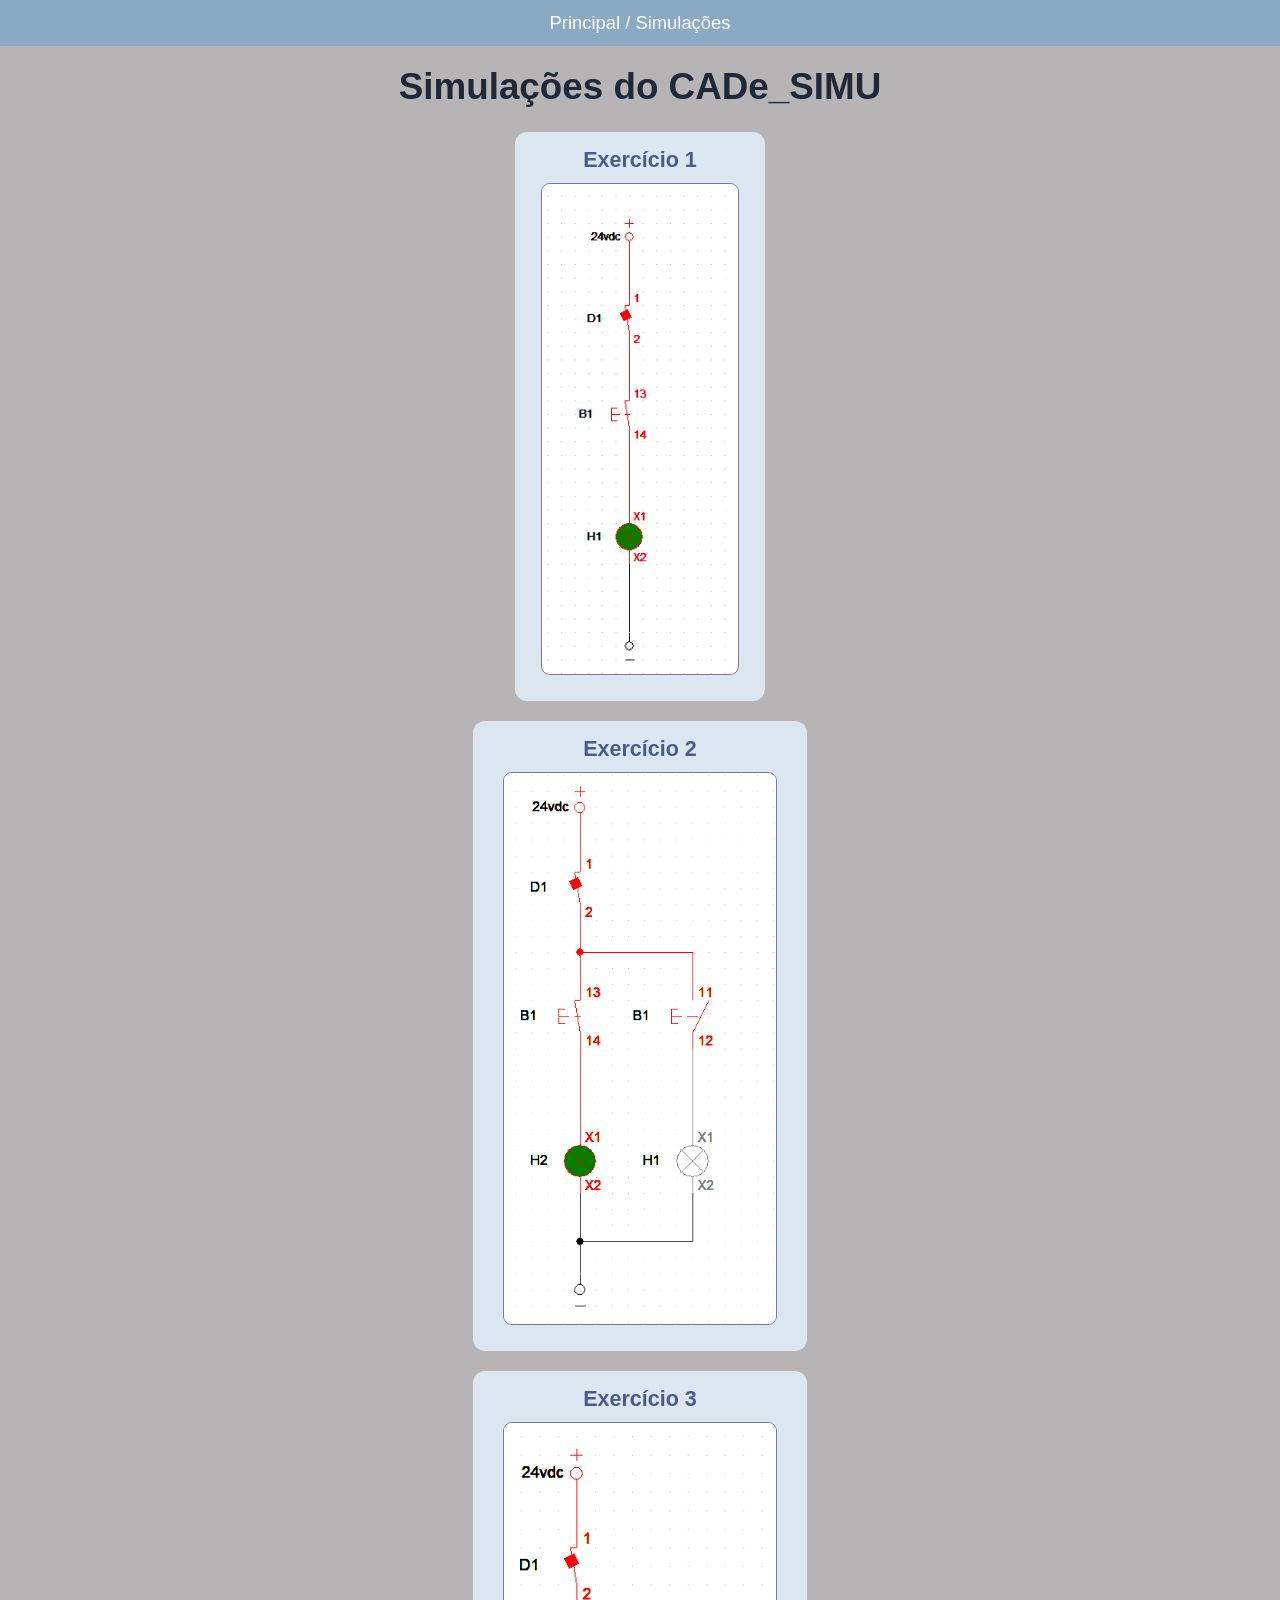
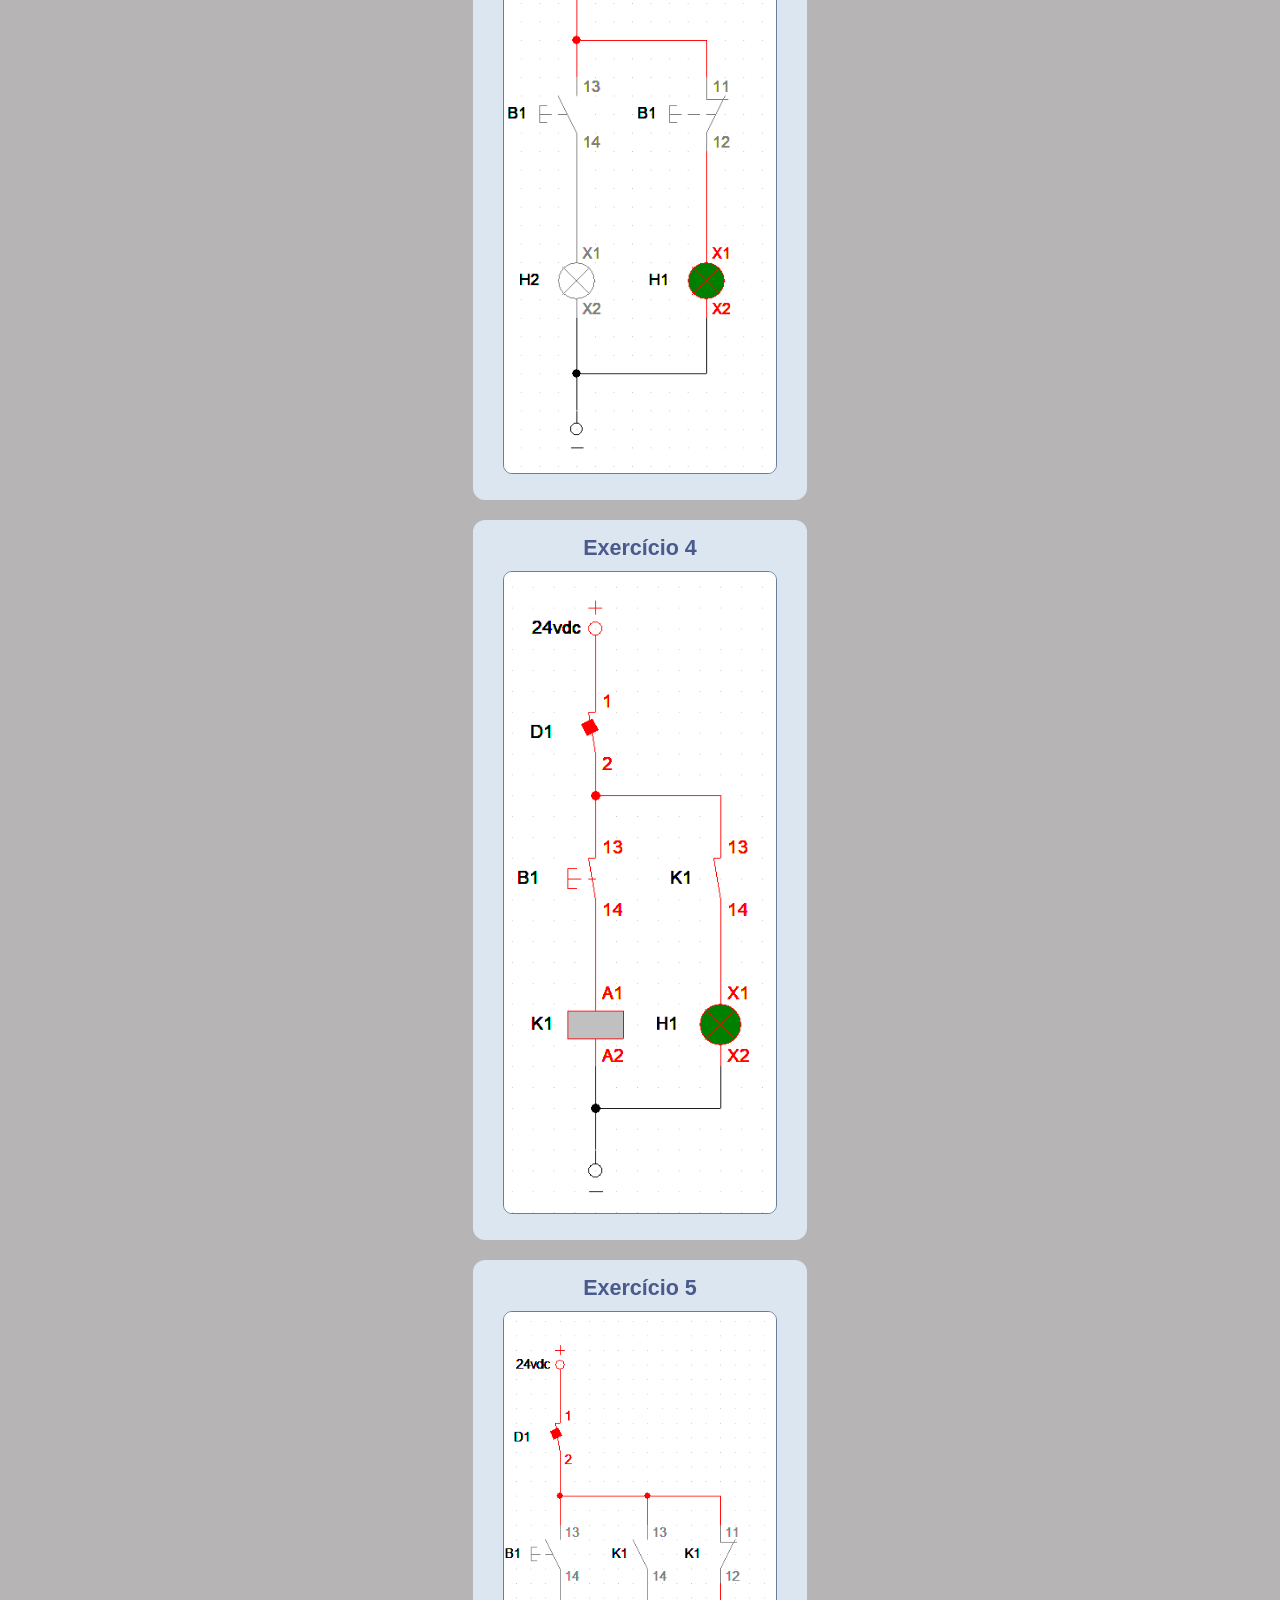
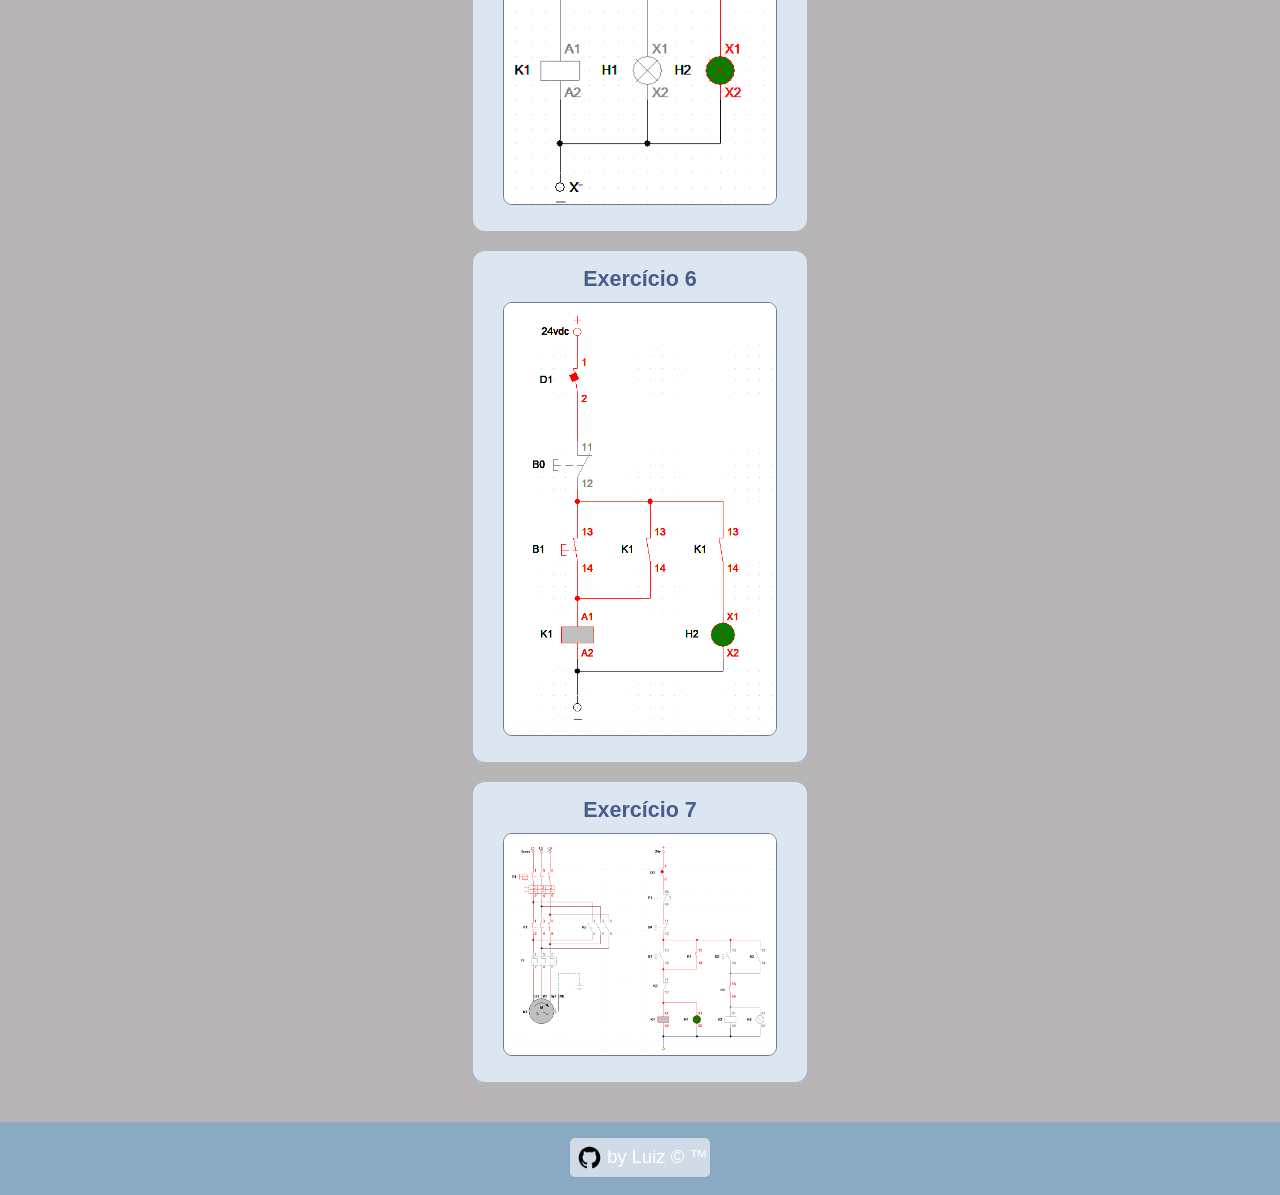
==== html/cadesimu.html @ 4ca41ace "sexta versao" ====
<!DOCTYPE html>
<html lang="pt-BR">
<head>
    <meta charset="UTF-8">
    <meta name="viewport" content="width=device-width, initial-scale=1.0">
    <link rel="stylesheet" href="../css/style.css">
    <title>Simulações</title>
</head>
<body>
    <header>
        <nav>
            <a href="../index.html">Principal</a><span> /</span>
            <a href="./simulacoes.html">Simulações</a>
        </nav>
    </header>
    <main>
        
        <h1>Simulações do CADe_SIMU</h1>

        <section>
            <h3>Exercício 1</h3>
            <img src="../img/cadesimu/circuito1.png" alt="Circuito 1">
        </section>

        <section>
            <h3>Exercício 2</h3>
            <img src="../img/cadesimu/circuito2.png" alt="Circuito 2">
        </section>

        <section>
            <h3>Exercício 3</h3>
            <img src="../img/cadesimu/circuito3.png" alt="Circuito 3">
        </section>

        <section>
            <h3>Exercício 4</h3>
            <img src="../img/cadesimu/circuito4.png" alt="Circuito 4">
        </section>

        <section>
            <h3>Exercício 5</h3>
            <img src="../img/cadesimu/circuito5.png" alt="Circuito 5">
        </section>

        <section>
            <h3>Exercício 6</h3>
            <img src="../img/cadesimu/circuito6.png" alt="Circuito 6">
        </section>

        <section>
            <h3>Exercício 7</h3>
            <img src="../img/cadesimu/circuito7.png" alt="Circuito 7">
        </section>
    </main>
    <footer>
        <div class="linkgithub">
            <a class="link" href="https://github.com/luizz09/"><img src="../img/github.png" alt=""><span>by Luiz &copy; &trade;</span></a>
        </div>
    </footer>
</body>
</html>
---- css/style.css ----
*{
    margin: 0px;
    padding: 0px;
}

body{
    text-align: center;
    background-color: #b6b4b4;
    font-size: 1.15rem;
    color: #1F2937;
    display: flex;
    flex-direction: column;
    min-height: 100vh;
    font-family: Arial;
}

header{
    background-color: #8AA9C2;
    width: 100%;
    padding: 12px 0px;
}

main{
    flex: 1;
    padding: 20px 12px;
    display: flex;
    flex-direction: column;
}

.metade{
    flex: 1;
    display: flex;
    justify-content: center;
    align-items: center;
    font-size: 2rem;
    text-decoration: underline white;
}

footer{
    background-color: #8AA9C2;
    width: 100%;
    padding: 15px 0px;
    text-align: center;
}

h1{
    margin-bottom: 24px;
}

a{
    color: white;
    text-decoration: none;
    transition: background-color 0.3s, padding 0.3s;
}

span{
    color: white;
}

a:hover{
    background-color: rgba(255, 255, 255, 0.15);
    border-radius: 8px;
}

header a:hover,
footer a:hover{
    padding: 4px 8px;
}

section{
    background-color: #DCE6F0;
    border-radius: 12px;
    padding: 16px;
    margin: 0 auto 20px;
    max-width: 600px;
    text-align: left;
    transition: box-shadow 0.5s ease;
}

section:hover{
    box-shadow: 2px 2px 6px rgba(0, 0, 0, 0.2);
}

section h3{
    text-align: center;
    margin-bottom: 10px;
    color: #4A5A8C;
}

section img{
    display: block;
    margin: 0 auto 10px;
    width: 90%;
    max-width: 300px;
    height: auto;
    border-radius: 9px;
    border: 1px solid #6B7D9A;
}

section p{
    margin: 6px 0;
    text-indent: 1.2rem;
}

hr{
    border: none;
    border-top: 1px solid #ffffff;
    width: 100%;
    align-self: stretch;
    margin: 12px 0;
}

.link{
    padding: 0px;
    text-decoration: none;
    display: flex;
    justify-content: center;
    align-items: center;
    padding-bottom: 0px;
}    

.linkgithub{
    background-color: #E8EDF4be;
    display: inline-flex;
    align-items: center;
    padding: 2px;
    border-radius: 6px;
    border: 1px solid #8AA9C2;
    transition: background-color 0.3s;
}

.linkgithub:hover{
    background-color: #d4dde8be;
}

.linkgithub img{
    width: 35px;
    height: 35px;
    border-radius: 16px;
}
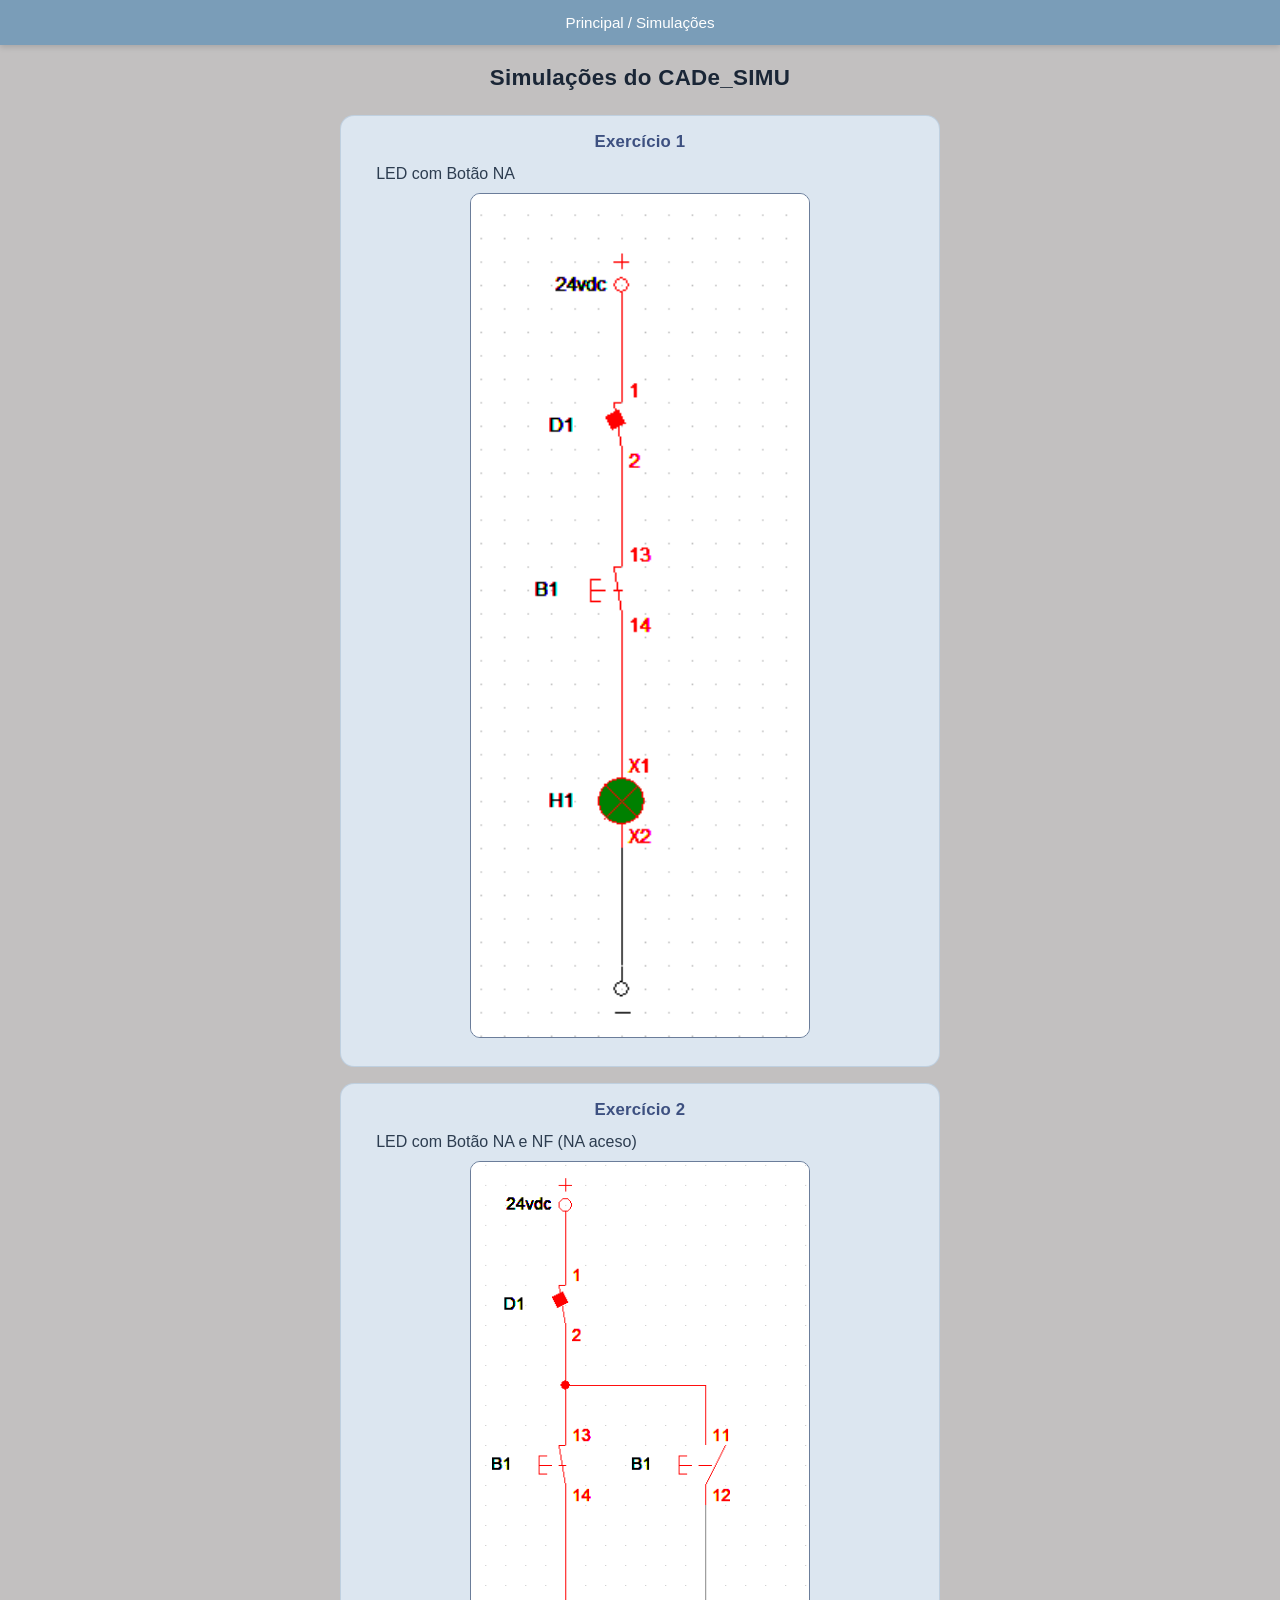
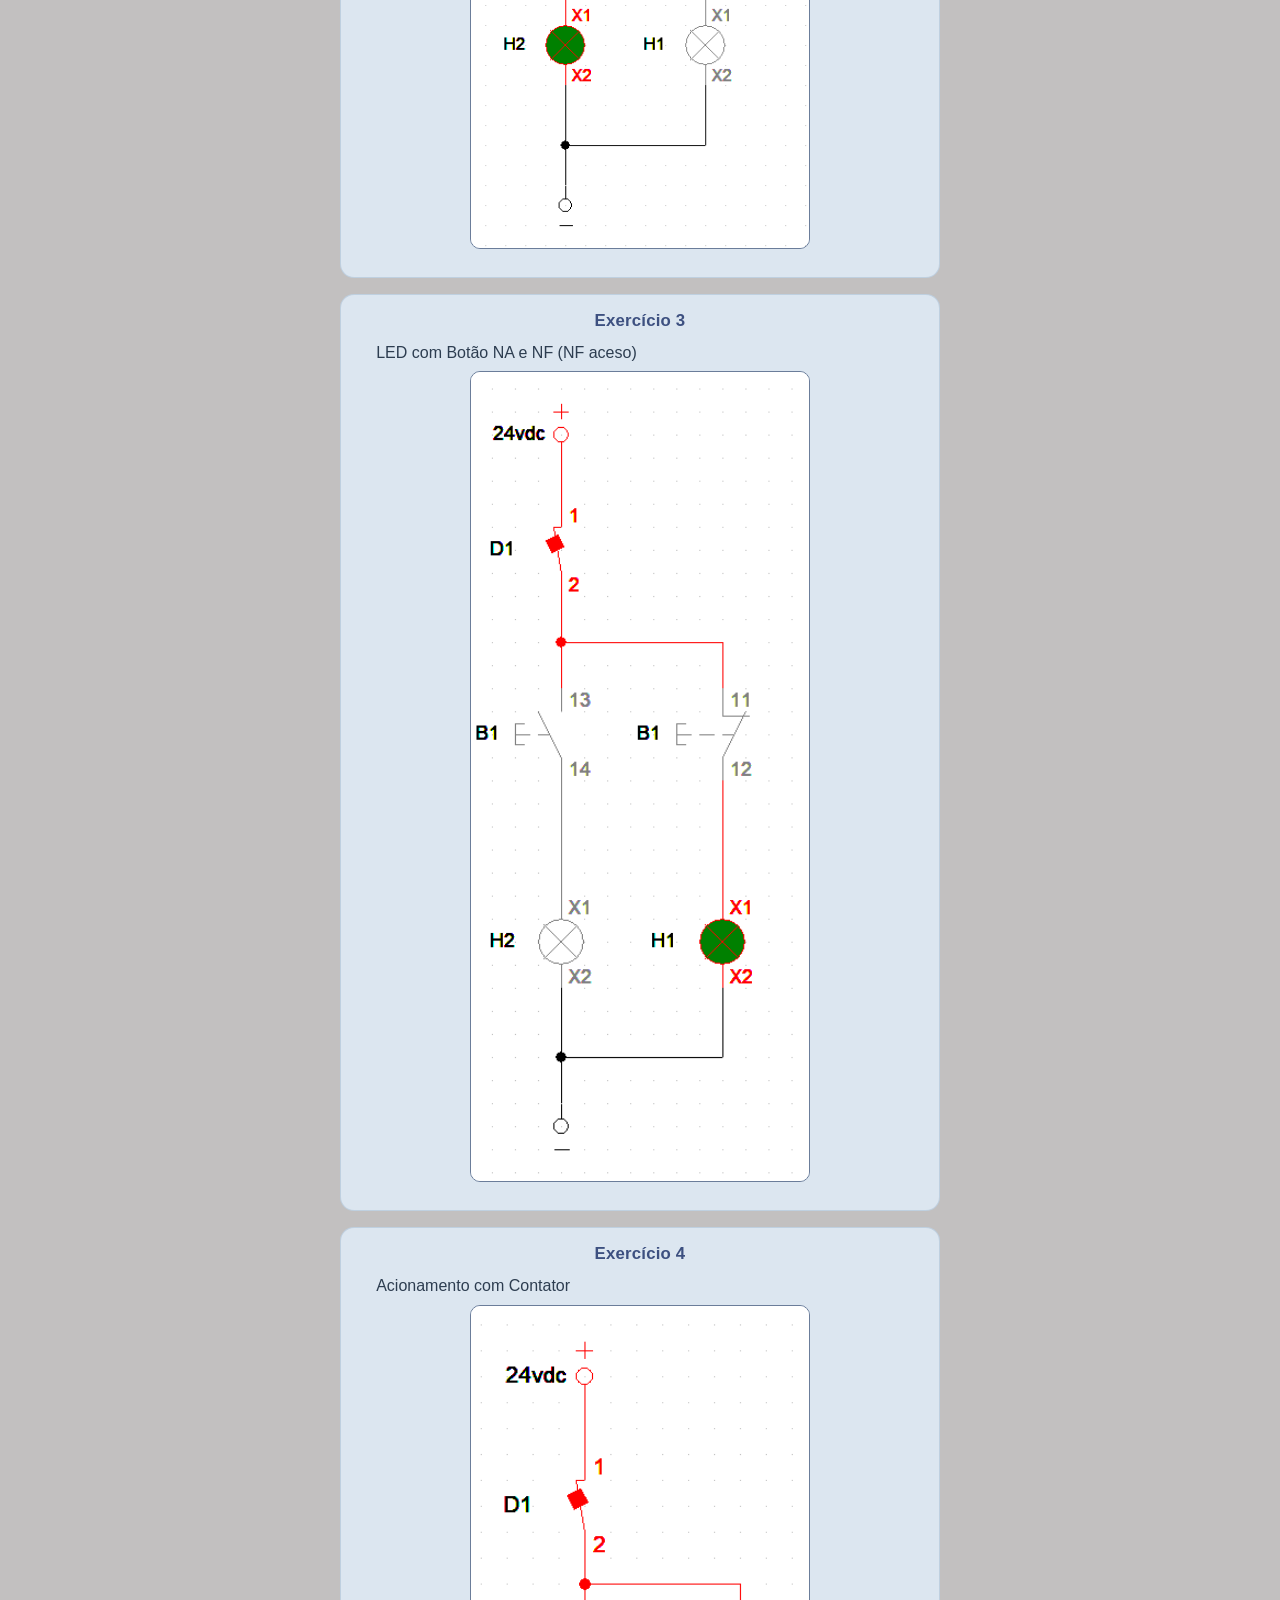
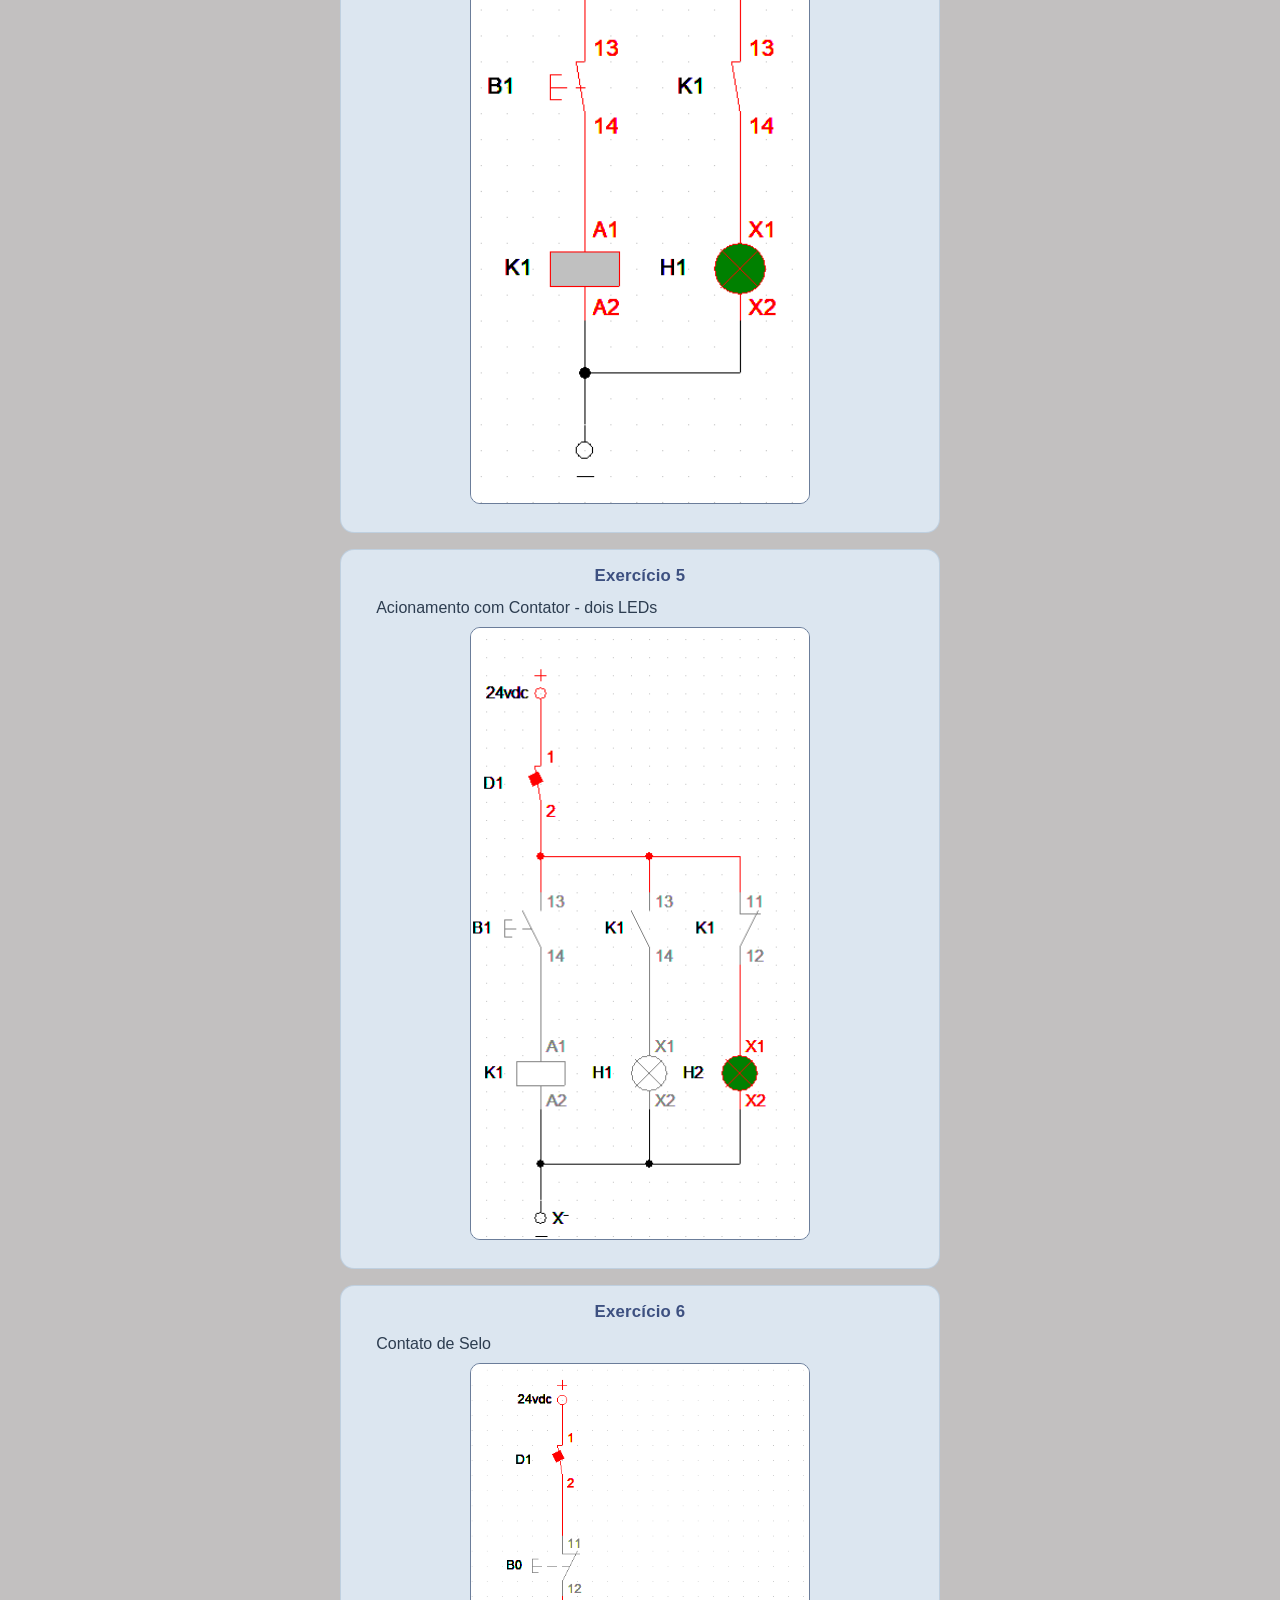
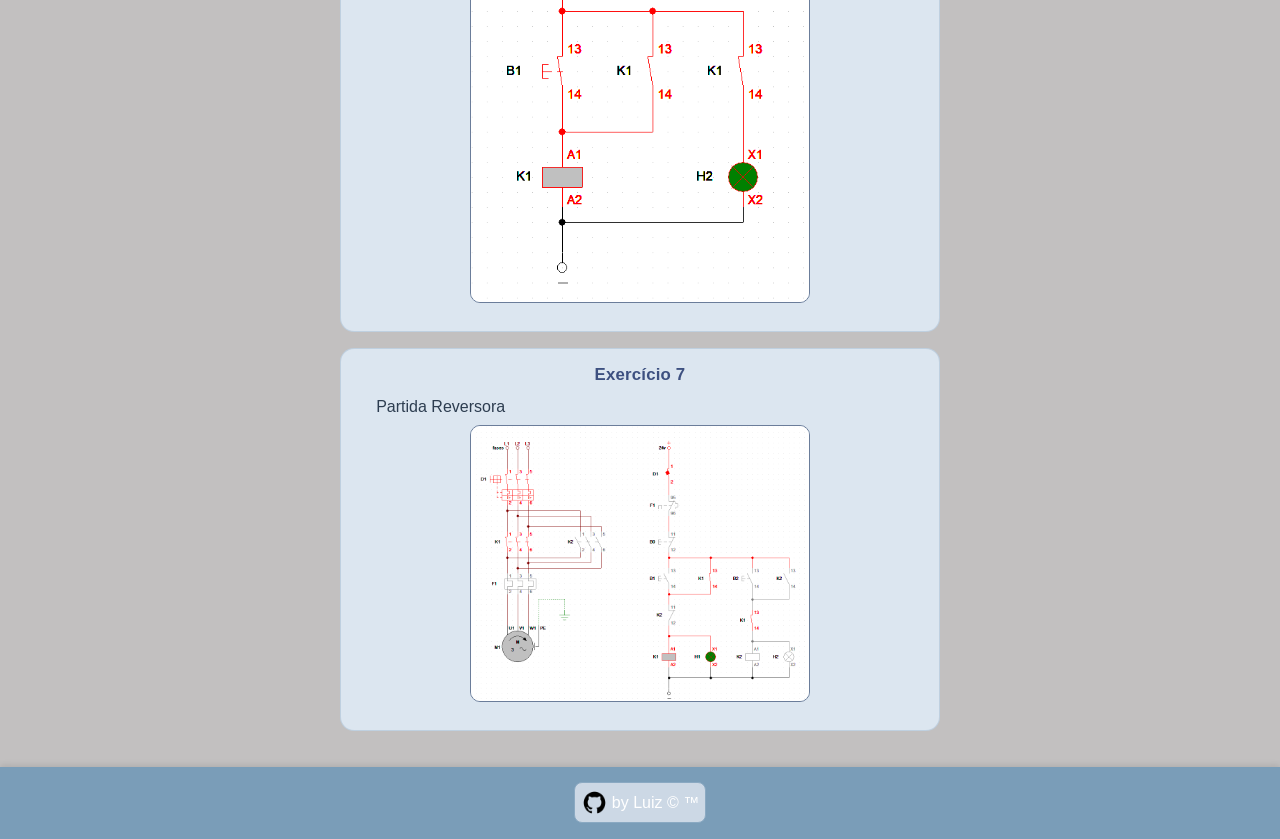
==== commit f061063d: "setima versao" ====
--- a/html/cadesimu.html
+++ b/html/cadesimu.html
@@ -19,36 +19,43 @@
 
         <section>
             <h3>Exercício 1</h3>
+            <p>LED com Botão NA</p>
             <img src="../img/cadesimu/circuito1.png" alt="Circuito 1">
         </section>
 
         <section>
             <h3>Exercício 2</h3>
+            <p>LED com Botão NA e NF (NA aceso)</p>
             <img src="../img/cadesimu/circuito2.png" alt="Circuito 2">
         </section>
 
         <section>
             <h3>Exercício 3</h3>
+            <p>LED com Botão NA e NF (NF aceso)</p>
             <img src="../img/cadesimu/circuito3.png" alt="Circuito 3">
         </section>
 
         <section>
             <h3>Exercício 4</h3>
+            <p>Acionamento com Contator</p>
             <img src="../img/cadesimu/circuito4.png" alt="Circuito 4">
         </section>
 
         <section>
             <h3>Exercício 5</h3>
+            <p>Acionamento com Contator - dois LEDs</p>
             <img src="../img/cadesimu/circuito5.png" alt="Circuito 5">
         </section>
 
         <section>
             <h3>Exercício 6</h3>
+            <p>Contato de Selo</p>
             <img src="../img/cadesimu/circuito6.png" alt="Circuito 6">
         </section>
 
         <section>
             <h3>Exercício 7</h3>
+            <p>Partida Reversora</p>
             <img src="../img/cadesimu/circuito7.png" alt="Circuito 7">
         </section>
     </main>
--- a/css/style.css
+++ b/css/style.css
@@ -1,33 +1,45 @@
-*{
+* {
     margin: 0px;
     padding: 0px;
+    box-sizing: border-box;
 }
 
-body{
+body {
     text-align: center;
-    background-color: #b6b4b4;
-    font-size: 1.15rem;
+    background-color: #c2c0c0;
+    font-size: 1rem;
     color: #1F2937;
     display: flex;
     flex-direction: column;
     min-height: 100vh;
     font-family: Arial;
+    -webkit-tap-highlight-color: transparent;
 }
 
-header{
-    background-color: #8AA9C2;
+header {
+    background-color: #7A9DB8;
     width: 100%;
-    padding: 12px 0px;
+    padding: 14px 16px;
+    box-shadow: 0 2px 6px rgba(0, 0, 0, 0.15);
 }
 
-main{
+nav {
+    display: flex;
+    justify-content: center;
+    align-items: center;
+    gap: 4px;
+    flex-wrap: wrap;
+    font-size: 0.95rem;
+}
+
+main {
     flex: 1;
-    padding: 20px 12px;
+    padding: 20px 16px;
     display: flex;
     flex-direction: column;
 }
 
-.metade{
+.metade {
     flex: 1;
     display: flex;
     justify-content: center;
@@ -36,104 +48,114 @@
     text-decoration: underline white;
 }
 
-footer{
-    background-color: #8AA9C2;
+footer {
+    background-color: #7A9DB8;
     width: 100%;
     padding: 15px 0px;
     text-align: center;
+    box-shadow: 0 -2px 6px rgba(0, 0, 0, 0.1);
 }
 
-h1{
+h1 {
     margin-bottom: 24px;
+    font-size: 1.4rem;
+    color: #1a2636;
+    letter-spacing: 0.3px;
 }
 
-a{
+a {
     color: white;
     text-decoration: none;
     transition: background-color 0.3s, padding 0.3s;
 }
 
-span{
+span {
     color: white;
 }
 
-a:hover{
+a:hover {
     background-color: rgba(255, 255, 255, 0.15);
     border-radius: 8px;
 }
 
 header a:hover,
-footer a:hover{
+footer a:hover {
     padding: 4px 8px;
 }
 
-section{
+section {
     background-color: #DCE6F0;
-    border-radius: 12px;
+    border-radius: 14px;
     padding: 16px;
-    margin: 0 auto 20px;
+    margin: 0 auto 16px;
+    width: 100%;
     max-width: 600px;
     text-align: left;
-    transition: box-shadow 0.5s ease;
+    transition: box-shadow 0.4s ease;
+    border: 1px solid rgba(106, 140, 175, 0.25);
 }
 
-section:hover{
-    box-shadow: 2px 2px 6px rgba(0, 0, 0, 0.2);
+section:hover {
+    box-shadow: 3px 4px 12px rgba(0, 0, 0, 0.15);
 }
 
-section h3{
+section h3 {
     text-align: center;
     margin-bottom: 10px;
-    color: #4A5A8C;
+    color: #3D5080;
+    font-size: 1.05rem;
+    letter-spacing: 0.2px;
 }
 
-section img{
+section img {
     display: block;
-    margin: 0 auto 10px;
-    width: 90%;
-    max-width: 300px;
+    margin: 0 auto 12px;
+    width: 100%;
+    max-width: 340px;
     height: auto;
-    border-radius: 9px;
+    border-radius: 10px;
     border: 1px solid #6B7D9A;
 }
 
-section p{
+section p {
     margin: 6px 0;
     text-indent: 1.2rem;
+    color: #2d3d50;
+    line-height: 1.55;
 }
 
-hr{
+hr {
     border: none;
-    border-top: 1px solid #ffffff;
+    border-top: 1px solid rgba(255, 255, 255, 0.6);
     width: 100%;
     align-self: stretch;
     margin: 12px 0;
 }
 
-.link{
+.link {
     padding: 0px;
     text-decoration: none;
     display: flex;
     justify-content: center;
     align-items: center;
-    padding-bottom: 0px;
-}    
+}
 
-.linkgithub{
+.linkgithub {
     background-color: #E8EDF4be;
     display: inline-flex;
     align-items: center;
-    padding: 2px;
-    border-radius: 6px;
+    padding: 2px 6px 2px 2px;
+    border-radius: 8px;
     border: 1px solid #8AA9C2;
     transition: background-color 0.3s;
+    gap: 6px;
 }
 
-.linkgithub:hover{
+.linkgithub:hover {
     background-color: #d4dde8be;
 }
 
-.linkgithub img{
+.linkgithub img {
     width: 35px;
     height: 35px;
     border-radius: 16px;
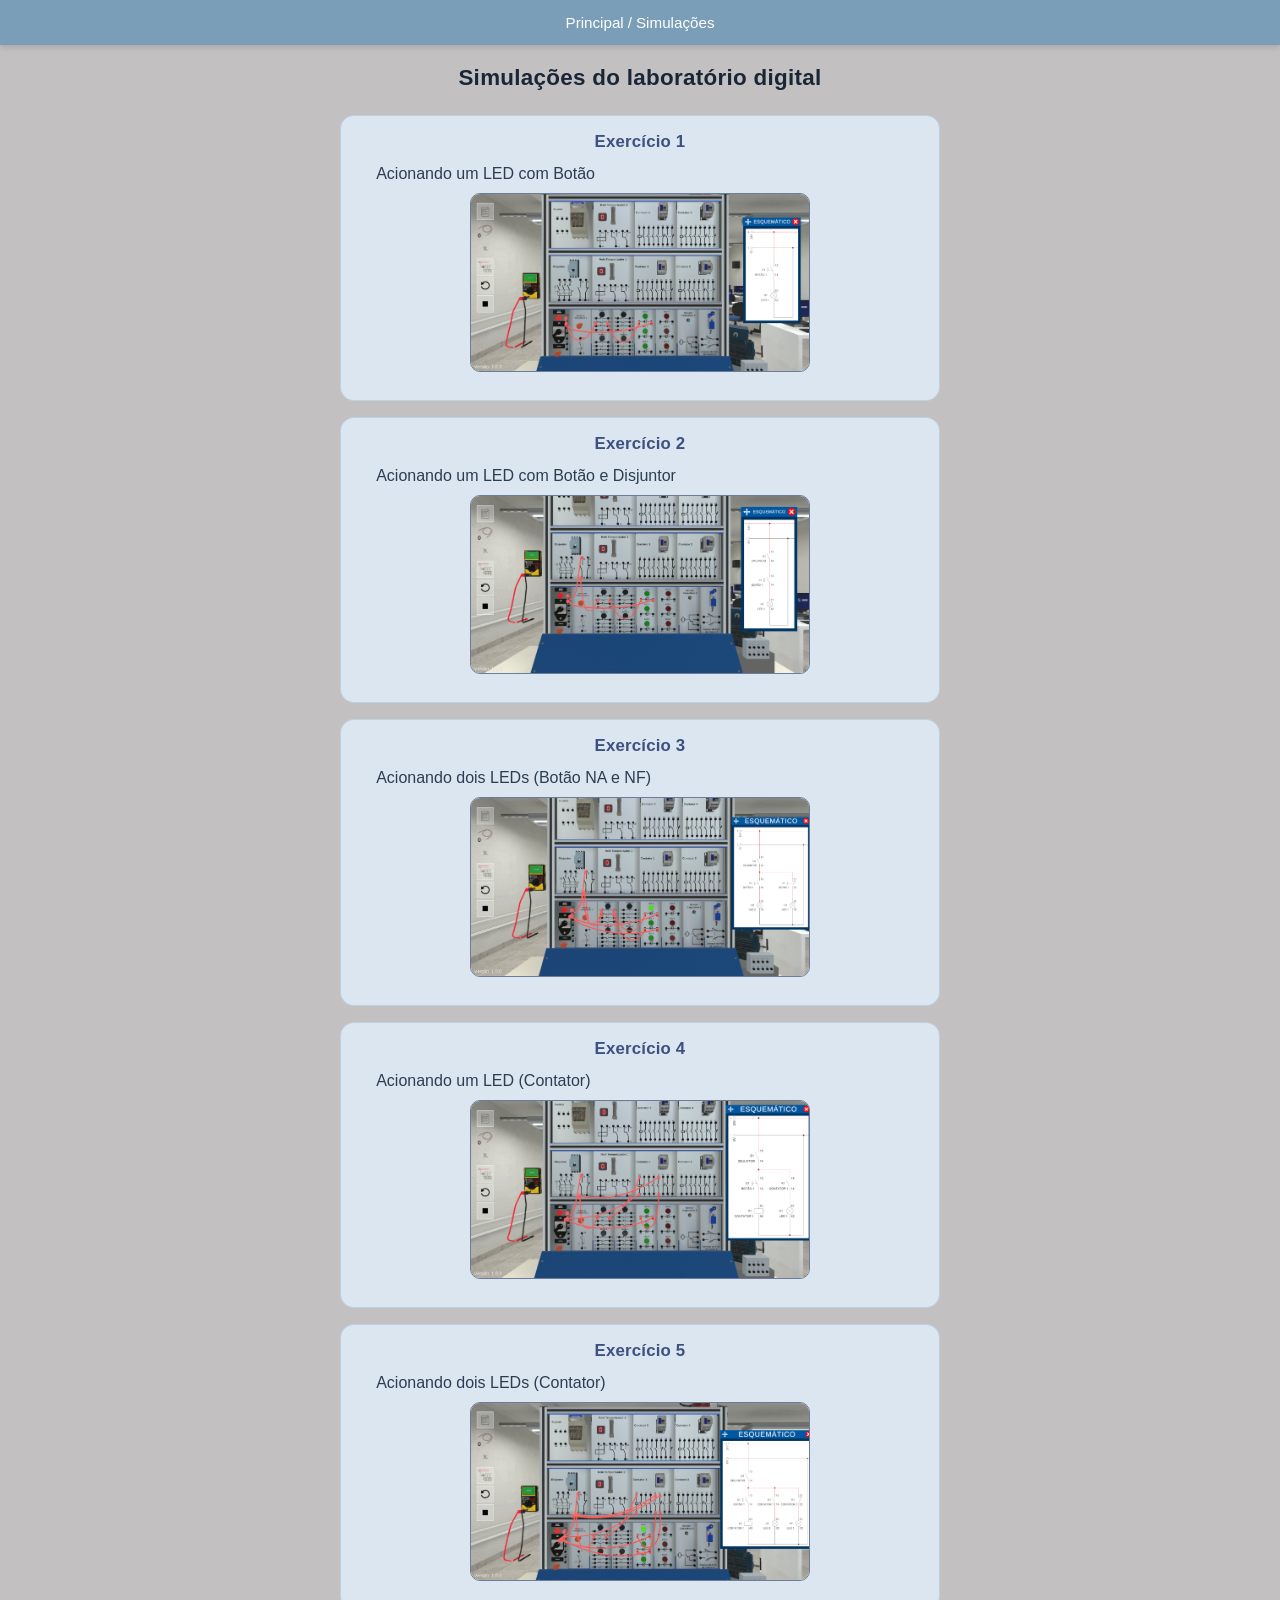
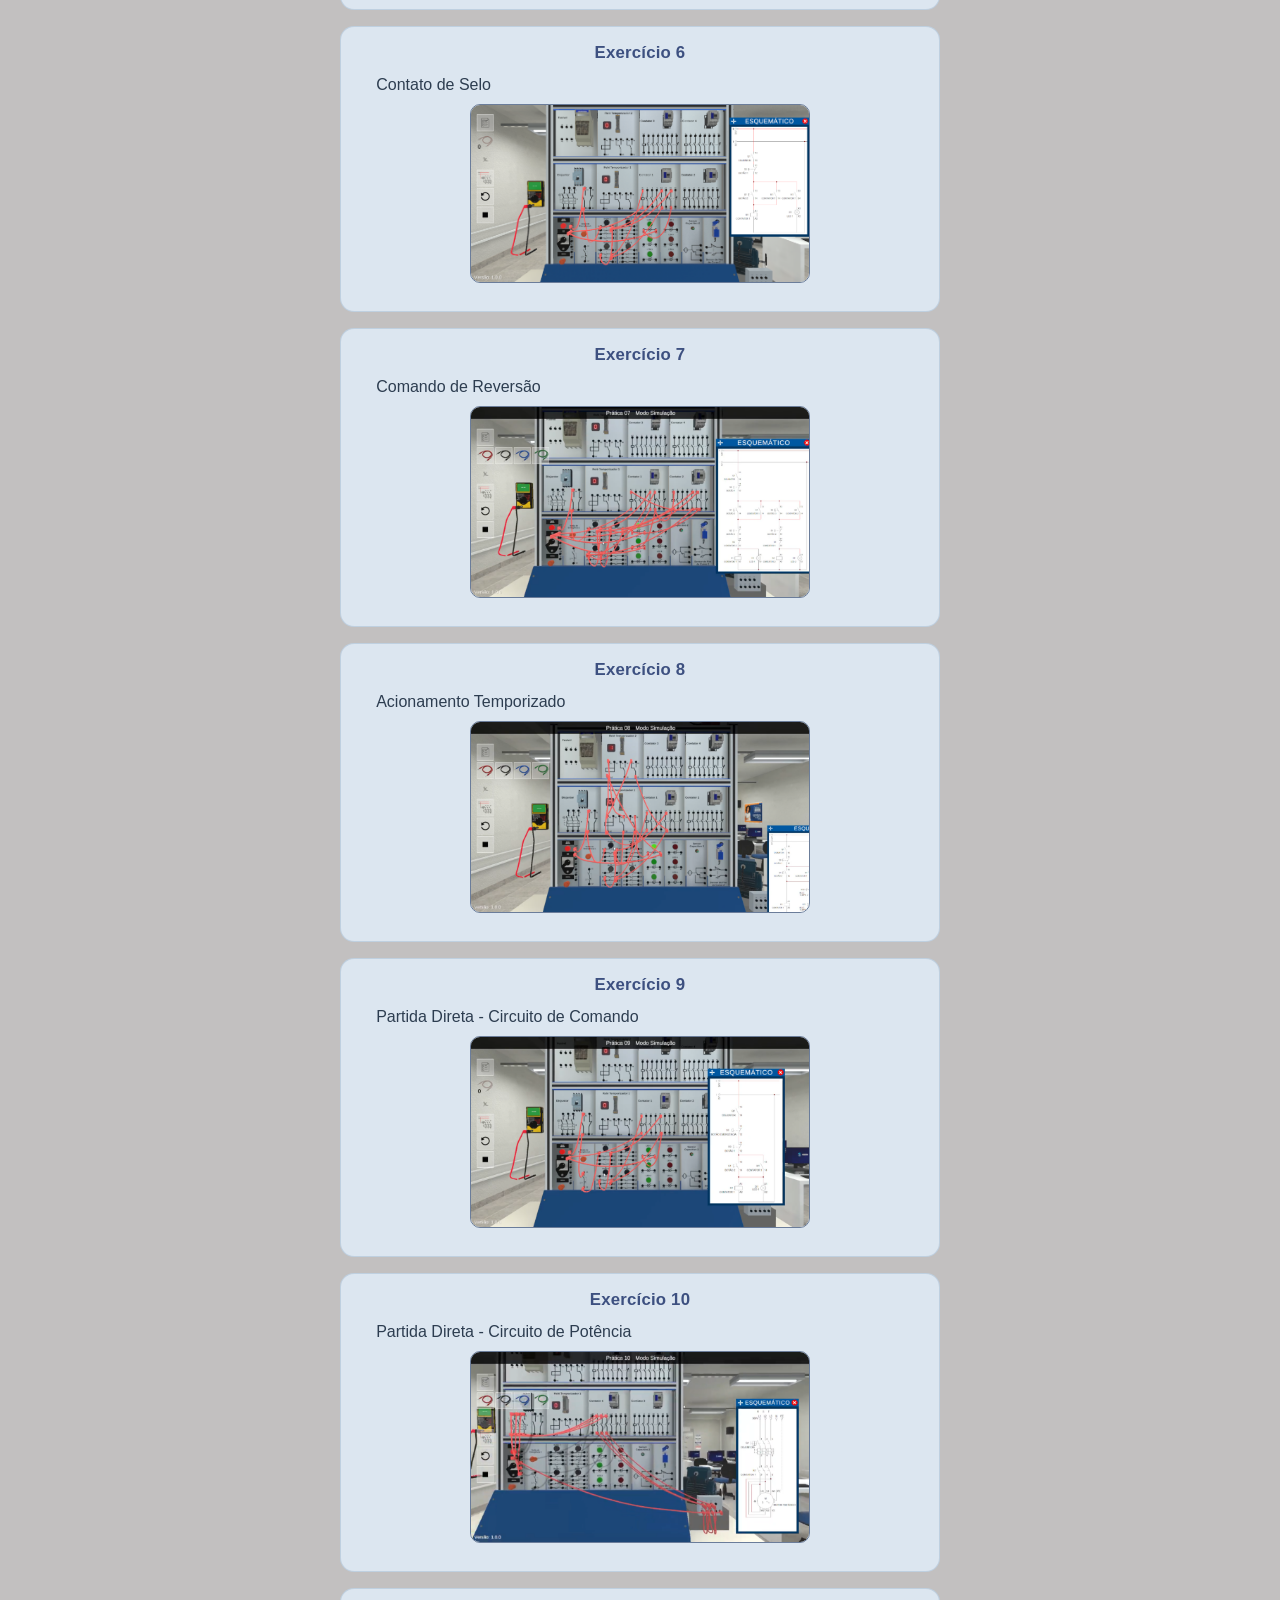
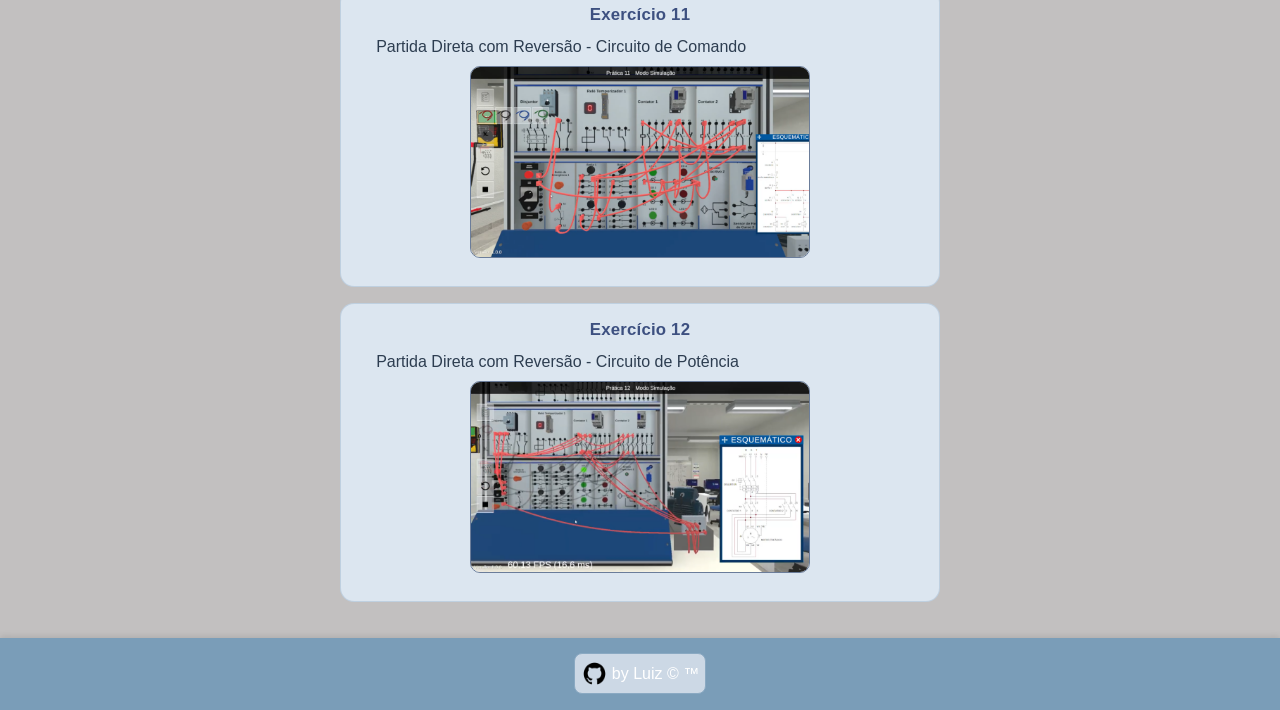
==== commit 5345f76f: "oitava versao" ====
--- a/html/cadesimu.html
+++ b/html/cadesimu.html
@@ -4,7 +4,7 @@
     <meta charset="UTF-8">
     <meta name="viewport" content="width=device-width, initial-scale=1.0">
     <link rel="stylesheet" href="../css/style.css">
-    <title>Simulações</title>
+    <title>Laboratório Digital</title>
 </head>
 <body>
     <header>
@@ -14,49 +14,78 @@
         </nav>
     </header>
     <main>
-        
-        <h1>Simulações do CADe_SIMU</h1>
+        <h1>Simulações do laboratório digital</h1>
 
         <section>
             <h3>Exercício 1</h3>
-            <p>LED com Botão NA</p>
-            <img src="../img/cadesimu/circuito1.png" alt="Circuito 1">
+            <p>Acionando um LED com Botão</p>
+            <img src="../img/labdigital/circuito1.png" alt="Circuito 1">
         </section>
 
         <section>
             <h3>Exercício 2</h3>
-            <p>LED com Botão NA e NF (NA aceso)</p>
-            <img src="../img/cadesimu/circuito2.png" alt="Circuito 2">
+            <p>Acionando um LED com Botão e Disjuntor</p>
+            <img src="../img/labdigital/circuito2.png" alt="Circuito 2">
         </section>
 
         <section>
             <h3>Exercício 3</h3>
-            <p>LED com Botão NA e NF (NF aceso)</p>
-            <img src="../img/cadesimu/circuito3.png" alt="Circuito 3">
+            <p>Acionando dois LEDs (Botão NA e NF)</p>
+            <img src="../img/labdigital/circuito3.png" alt="Circuito 3">
         </section>
 
         <section>
             <h3>Exercício 4</h3>
-            <p>Acionamento com Contator</p>
-            <img src="../img/cadesimu/circuito4.png" alt="Circuito 4">
+            <p>Acionando um LED (Contator)</p>
+            <img src="../img/labdigital/circuito4.png" alt="Circuito 4">
         </section>
 
         <section>
             <h3>Exercício 5</h3>
-            <p>Acionamento com Contator - dois LEDs</p>
-            <img src="../img/cadesimu/circuito5.png" alt="Circuito 5">
+            <p>Acionando dois LEDs (Contator)</p>
+            <img src="../img/labdigital/circuito5.png" alt="Circuito 5">
         </section>
 
         <section>
             <h3>Exercício 6</h3>
             <p>Contato de Selo</p>
-            <img src="../img/cadesimu/circuito6.png" alt="Circuito 6">
+            <img src="../img/labdigital/circuito6.png" alt="Circuito 6">
         </section>
 
         <section>
             <h3>Exercício 7</h3>
-            <p>Partida Reversora</p>
-            <img src="../img/cadesimu/circuito7.png" alt="Circuito 7">
+            <p>Comando de Reversão</p>
+            <img src="../img/labdigital/circuito7.png" alt="Circuito 7">
+        </section>
+
+        <section>
+            <h3>Exercício 8</h3>
+            <p>Acionamento Temporizado</p>
+            <img src="../img/labdigital/circuito8.png" alt="Circuito 8">
+        </section>
+
+        <section>
+            <h3>Exercício 9</h3>
+            <p>Partida Direta - Circuito de Comando</p>
+            <img src="../img/labdigital/circuito9.png" alt="Circuito 9">
+        </section>
+
+        <section>
+            <h3>Exercício 10</h3>
+            <p>Partida Direta - Circuito de Potência</p>
+            <img src="../img/labdigital/circuito10.png" alt="Circuito 10">
+        </section>
+
+        <section>
+            <h3>Exercício 11</h3>
+            <p>Partida Direta com Reversão - Circuito de Comando</p>
+            <img src="../img/labdigital/circuito11.png" alt="Circuito 11">
+        </section>
+
+        <section>
+            <h3>Exercício 12</h3>
+            <p>Partida Direta com Reversão - Circuito de Potência</p>
+            <img src="../img/labdigital/circuito12.png" alt="Circuito 12">
         </section>
     </main>
     <footer>
--- a/css/style.css
+++ b/css/style.css
@@ -159,4 +159,28 @@
     width: 35px;
     height: 35px;
     border-radius: 16px;
+}
+
+.pag a {
+    display: block;
+    color: #3D5080;
+    text-decoration: none;
+}
+
+.pag:hover {
+    box-shadow: 3px 4px 12px rgba(0, 0, 0, 0.2);
+    cursor: pointer;
+}
+
+.pag h3 {
+    color: #3D5080;
+    text-align: center;
+    margin-bottom: 8px;
+    font-size: 1.1rem;
+}
+
+.pag p {
+    color: #2d3d50;
+    text-indent: 1.2rem;
+    line-height: 1.55;
 }
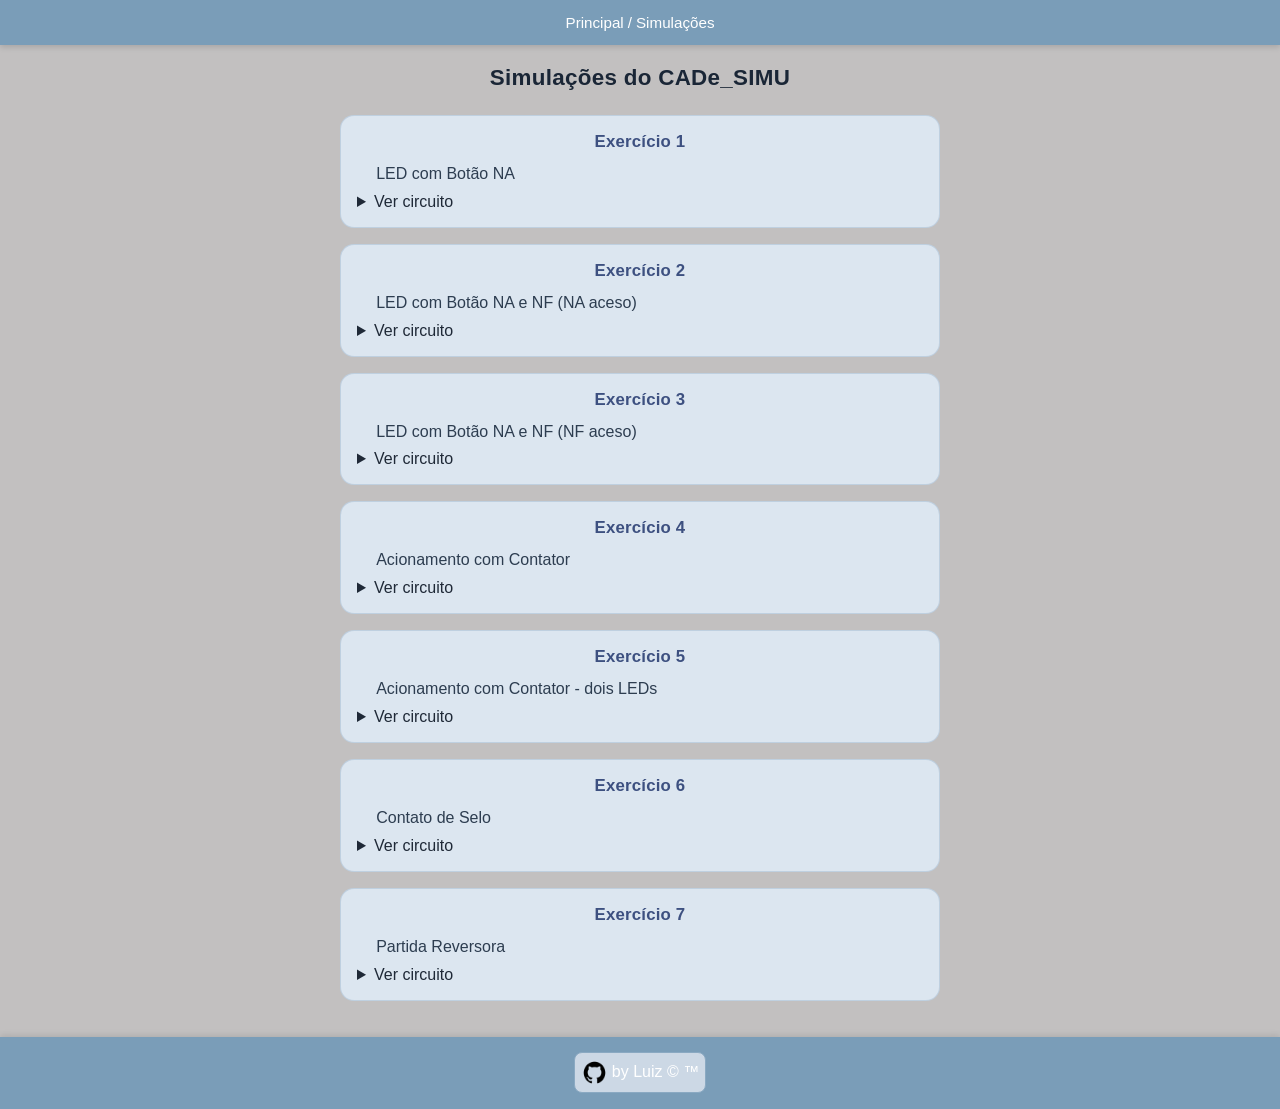
==== commit d6845855: "nona versao" ====
--- a/html/cadesimu.html
+++ b/html/cadesimu.html
@@ -4,7 +4,7 @@
     <meta charset="UTF-8">
     <meta name="viewport" content="width=device-width, initial-scale=1.0">
     <link rel="stylesheet" href="../css/style.css">
-    <title>Laboratório Digital</title>
+    <title>CADe SIMU</title>
 </head>
 <body>
     <header>
@@ -14,78 +14,69 @@
         </nav>
     </header>
     <main>
-        <h1>Simulações do laboratório digital</h1>
+        <h1>Simulações do CADe_SIMU</h1>
 
         <section>
             <h3>Exercício 1</h3>
-            <p>Acionando um LED com Botão</p>
-            <img src="../img/labdigital/circuito1.png" alt="Circuito 1">
+            <p>LED com Botão NA</p>
+            <details>
+                <summary>Ver circuito</summary>
+                <img src="../img/cadesimu/circuito1.png" alt="Circuito 1">
+            </details>
         </section>
 
         <section>
             <h3>Exercício 2</h3>
-            <p>Acionando um LED com Botão e Disjuntor</p>
-            <img src="../img/labdigital/circuito2.png" alt="Circuito 2">
+            <p>LED com Botão NA e NF (NA aceso)</p>
+            <details>
+                <summary>Ver circuito</summary>
+                <img src="../img/cadesimu/circuito2.png" alt="Circuito 2">
+            </details>
         </section>
 
         <section>
             <h3>Exercício 3</h3>
-            <p>Acionando dois LEDs (Botão NA e NF)</p>
-            <img src="../img/labdigital/circuito3.png" alt="Circuito 3">
+            <p>LED com Botão NA e NF (NF aceso)</p>
+            <details>
+                <summary>Ver circuito</summary>
+                <img src="../img/cadesimu/circuito3.png" alt="Circuito 3">
+            </details>
         </section>
 
         <section>
             <h3>Exercício 4</h3>
-            <p>Acionando um LED (Contator)</p>
-            <img src="../img/labdigital/circuito4.png" alt="Circuito 4">
+            <p>Acionamento com Contator</p>
+            <details>
+                <summary>Ver circuito</summary>
+                <img src="../img/cadesimu/circuito4.png" alt="Circuito 4">
+            </details>
         </section>
 
         <section>
             <h3>Exercício 5</h3>
-            <p>Acionando dois LEDs (Contator)</p>
-            <img src="../img/labdigital/circuito5.png" alt="Circuito 5">
+            <p>Acionamento com Contator - dois LEDs</p>
+            <details>
+                <summary>Ver circuito</summary>
+                <img src="../img/cadesimu/circuito5.png" alt="Circuito 5">
+            </details>
         </section>
 
         <section>
             <h3>Exercício 6</h3>
             <p>Contato de Selo</p>
-            <img src="../img/labdigital/circuito6.png" alt="Circuito 6">
+            <details>
+                <summary>Ver circuito</summary>
+                <img src="../img/cadesimu/circuito6.png" alt="Circuito 6">
+            </details>
         </section>
 
         <section>
             <h3>Exercício 7</h3>
-            <p>Comando de Reversão</p>
-            <img src="../img/labdigital/circuito7.png" alt="Circuito 7">
-        </section>
-
-        <section>
-            <h3>Exercício 8</h3>
-            <p>Acionamento Temporizado</p>
-            <img src="../img/labdigital/circuito8.png" alt="Circuito 8">
-        </section>
-
-        <section>
-            <h3>Exercício 9</h3>
-            <p>Partida Direta - Circuito de Comando</p>
-            <img src="../img/labdigital/circuito9.png" alt="Circuito 9">
-        </section>
-
-        <section>
-            <h3>Exercício 10</h3>
-            <p>Partida Direta - Circuito de Potência</p>
-            <img src="../img/labdigital/circuito10.png" alt="Circuito 10">
-        </section>
-
-        <section>
-            <h3>Exercício 11</h3>
-            <p>Partida Direta com Reversão - Circuito de Comando</p>
-            <img src="../img/labdigital/circuito11.png" alt="Circuito 11">
-        </section>
-
-        <section>
-            <h3>Exercício 12</h3>
-            <p>Partida Direta com Reversão - Circuito de Potência</p>
-            <img src="../img/labdigital/circuito12.png" alt="Circuito 12">
+            <p>Partida Reversora</p>
+            <details>
+                <summary>Ver circuito</summary>
+                <img src="../img/cadesimu/circuito7.png" alt="Circuito 7">
+            </details>
         </section>
     </main>
     <footer>
--- a/css/style.css
+++ b/css/style.css
@@ -1,10 +1,10 @@
-* {
+*{
     margin: 0px;
     padding: 0px;
     box-sizing: border-box;
 }
 
-body {
+body{
     text-align: center;
     background-color: #c2c0c0;
     font-size: 1rem;
@@ -16,14 +16,14 @@
     -webkit-tap-highlight-color: transparent;
 }
 
-header {
+header{
     background-color: #7A9DB8;
     width: 100%;
     padding: 14px 16px;
     box-shadow: 0 2px 6px rgba(0, 0, 0, 0.15);
 }
 
-nav {
+nav{
     display: flex;
     justify-content: center;
     align-items: center;
@@ -32,14 +32,14 @@
     font-size: 0.95rem;
 }
 
-main {
+main{
     flex: 1;
     padding: 20px 16px;
     display: flex;
     flex-direction: column;
 }
 
-.metade {
+.metade{
     flex: 1;
     display: flex;
     justify-content: center;
@@ -48,7 +48,7 @@
     text-decoration: underline white;
 }
 
-footer {
+footer{
     background-color: #7A9DB8;
     width: 100%;
     padding: 15px 0px;
@@ -56,34 +56,34 @@
     box-shadow: 0 -2px 6px rgba(0, 0, 0, 0.1);
 }
 
-h1 {
+h1{
     margin-bottom: 24px;
     font-size: 1.4rem;
     color: #1a2636;
     letter-spacing: 0.3px;
 }
 
-a {
+a{
     color: white;
     text-decoration: none;
     transition: background-color 0.3s, padding 0.3s;
 }
 
-span {
-    color: white;
-}
-
-a:hover {
+a:hover{
     background-color: rgba(255, 255, 255, 0.15);
     border-radius: 8px;
 }
 
+span{
+    color: white;
+}
+
 header a:hover,
-footer a:hover {
+footer a:hover{
     padding: 4px 8px;
 }
 
-section {
+section{
     background-color: #DCE6F0;
     border-radius: 14px;
     padding: 16px;
@@ -95,11 +95,11 @@
     border: 1px solid rgba(106, 140, 175, 0.25);
 }
 
-section:hover {
+section:hover{
     box-shadow: 3px 4px 12px rgba(0, 0, 0, 0.15);
 }
 
-section h3 {
+section h3{
     text-align: center;
     margin-bottom: 10px;
     color: #3D5080;
@@ -107,7 +107,7 @@
     letter-spacing: 0.2px;
 }
 
-section img {
+section img{
     display: block;
     margin: 0 auto 12px;
     width: 100%;
@@ -117,14 +117,14 @@
     border: 1px solid #6B7D9A;
 }
 
-section p {
+section p{
     margin: 6px 0;
     text-indent: 1.2rem;
     color: #2d3d50;
     line-height: 1.55;
 }
 
-hr {
+hr{
     border: none;
     border-top: 1px solid rgba(255, 255, 255, 0.6);
     width: 100%;
@@ -132,7 +132,7 @@
     margin: 12px 0;
 }
 
-.link {
+.link{
     padding: 0px;
     text-decoration: none;
     display: flex;
@@ -140,7 +140,7 @@
     align-items: center;
 }
 
-.linkgithub {
+.linkgithub{
     background-color: #E8EDF4be;
     display: inline-flex;
     align-items: center;
@@ -151,35 +151,35 @@
     gap: 6px;
 }
 
-.linkgithub:hover {
+.linkgithub:hover{
     background-color: #d4dde8be;
 }
 
-.linkgithub img {
+.linkgithub img{
     width: 35px;
     height: 35px;
     border-radius: 16px;
 }
 
-.pag a {
+.pag a{
     display: block;
     color: #3D5080;
     text-decoration: none;
 }
 
-.pag:hover {
+.pag:hover{
     box-shadow: 3px 4px 12px rgba(0, 0, 0, 0.2);
     cursor: pointer;
 }
 
-.pag h3 {
+.pag h3{
     color: #3D5080;
     text-align: center;
     margin-bottom: 8px;
     font-size: 1.1rem;
 }
 
-.pag p {
+.pag p{
     color: #2d3d50;
     text-indent: 1.2rem;
     line-height: 1.55;
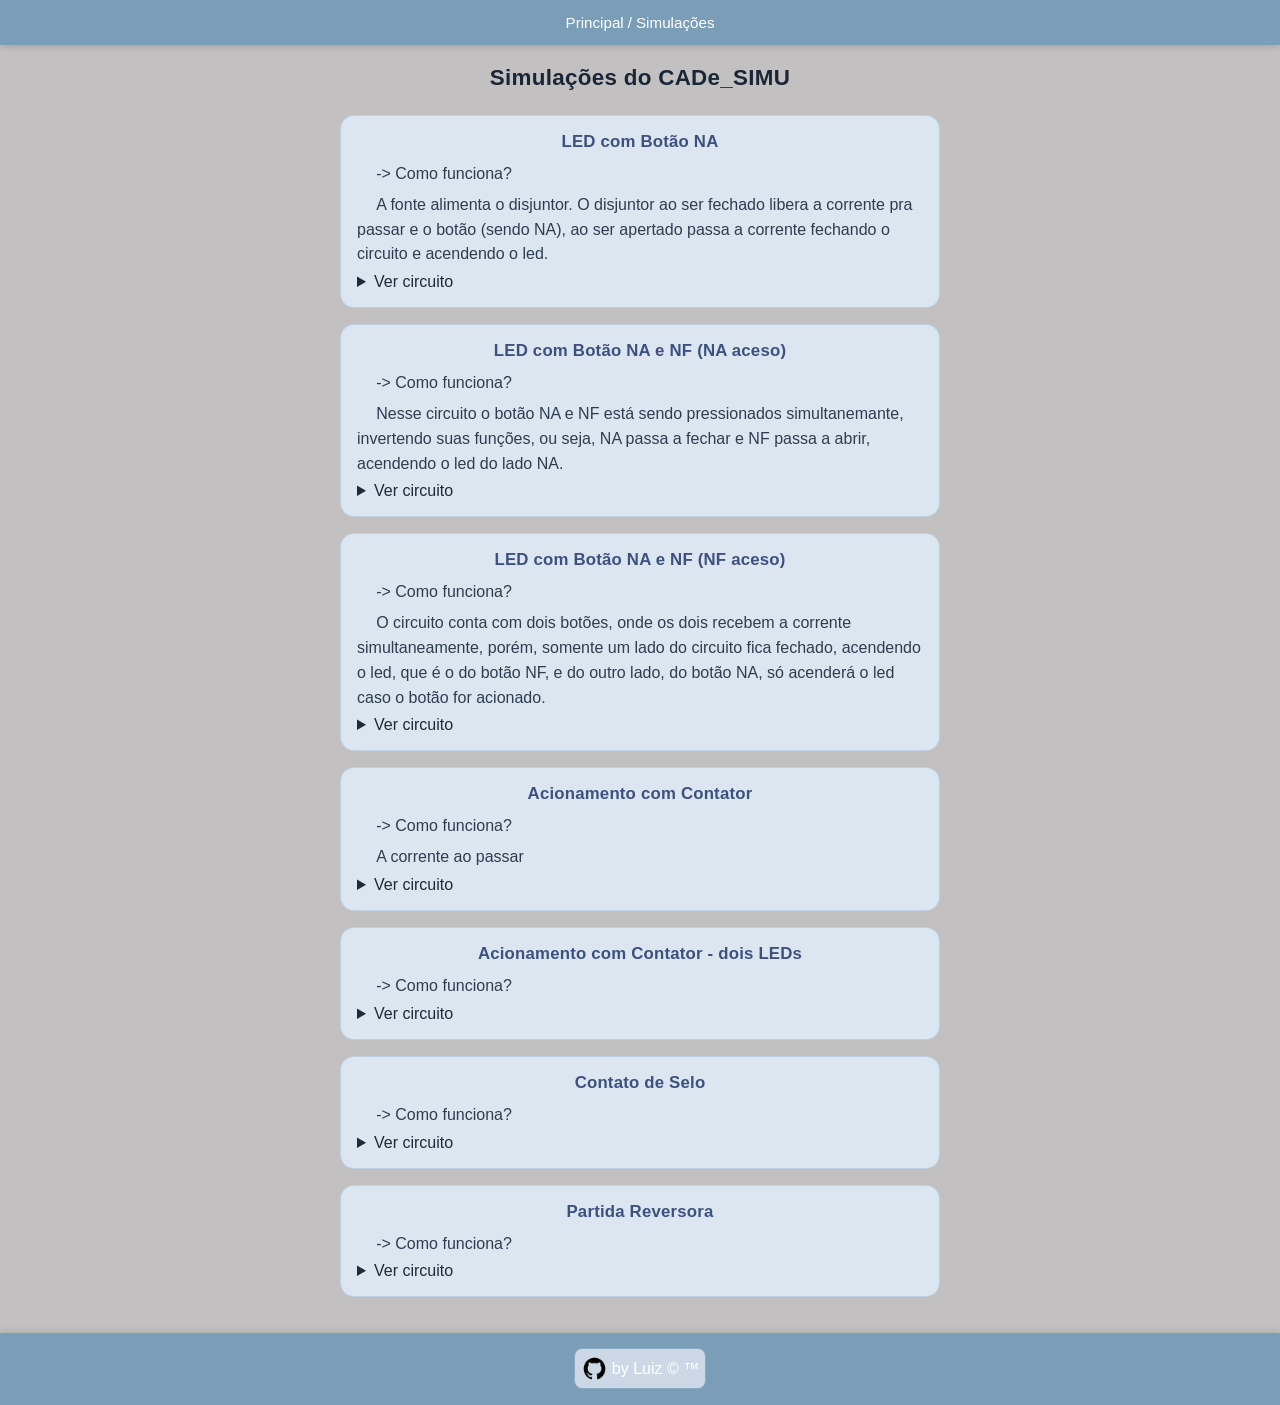
==== commit ad64e115: "versao dez" ====
--- a/html/cadesimu.html
+++ b/html/cadesimu.html
@@ -17,8 +17,9 @@
         <h1>Simulações do CADe_SIMU</h1>
 
         <section>
-            <h3>Exercício 1</h3>
-            <p>LED com Botão NA</p>
+            <h3>LED com Botão NA</h3>
+            <p>-> Como funciona?</p>
+            <p>A fonte alimenta o disjuntor. O disjuntor ao ser fechado libera a corrente pra passar e o botão (sendo NA), ao ser apertado passa a corrente fechando o circuito e acendendo o led.</p>
             <details>
                 <summary>Ver circuito</summary>
                 <img src="../img/cadesimu/circuito1.png" alt="Circuito 1">
@@ -26,8 +27,9 @@
         </section>
 
         <section>
-            <h3>Exercício 2</h3>
-            <p>LED com Botão NA e NF (NA aceso)</p>
+            <h3>LED com Botão NA e NF (NA aceso)</h3>
+            <p>-> Como funciona?</p>
+            <p>Nesse circuito o botão NA e NF está sendo pressionados simultanemante, invertendo suas funções, ou seja, NA passa a fechar e NF passa a abrir, acendendo o led do lado NA.</p>
             <details>
                 <summary>Ver circuito</summary>
                 <img src="../img/cadesimu/circuito2.png" alt="Circuito 2">
@@ -35,8 +37,9 @@
         </section>
 
         <section>
-            <h3>Exercício 3</h3>
-            <p>LED com Botão NA e NF (NF aceso)</p>
+            <h3>LED com Botão NA e NF (NF aceso)</h3>
+            <p>-> Como funciona?</p>
+            <p>O circuito conta com dois botões, onde os dois recebem a corrente simultaneamente, porém, somente um lado do circuito fica fechado, acendendo o led, que é o do botão NF, e do outro lado, do botão NA, só acenderá o led caso o botão for acionado.</p>
             <details>
                 <summary>Ver circuito</summary>
                 <img src="../img/cadesimu/circuito3.png" alt="Circuito 3">
@@ -44,8 +47,9 @@
         </section>
 
         <section>
-            <h3>Exercício 4</h3>
-            <p>Acionamento com Contator</p>
+            <h3>Acionamento com Contator</h3>
+            <p>-> Como funciona?</p>
+            <p>A corrente ao passar</p>
             <details>
                 <summary>Ver circuito</summary>
                 <img src="../img/cadesimu/circuito4.png" alt="Circuito 4">
@@ -53,8 +57,8 @@
         </section>
 
         <section>
-            <h3>Exercício 5</h3>
-            <p>Acionamento com Contator - dois LEDs</p>
+            <h3>Acionamento com Contator - dois LEDs</h3>
+            <p>-> Como funciona?</p>
             <details>
                 <summary>Ver circuito</summary>
                 <img src="../img/cadesimu/circuito5.png" alt="Circuito 5">
@@ -62,8 +66,8 @@
         </section>
 
         <section>
-            <h3>Exercício 6</h3>
-            <p>Contato de Selo</p>
+            <h3>Contato de Selo</h3>
+            <p>-> Como funciona?</p>
             <details>
                 <summary>Ver circuito</summary>
                 <img src="../img/cadesimu/circuito6.png" alt="Circuito 6">
@@ -71,8 +75,8 @@
         </section>
 
         <section>
-            <h3>Exercício 7</h3>
-            <p>Partida Reversora</p>
+            <h3>Partida Reversora</h3>
+            <p>-> Como funciona?</p>
             <details>
                 <summary>Ver circuito</summary>
                 <img src="../img/cadesimu/circuito7.png" alt="Circuito 7">
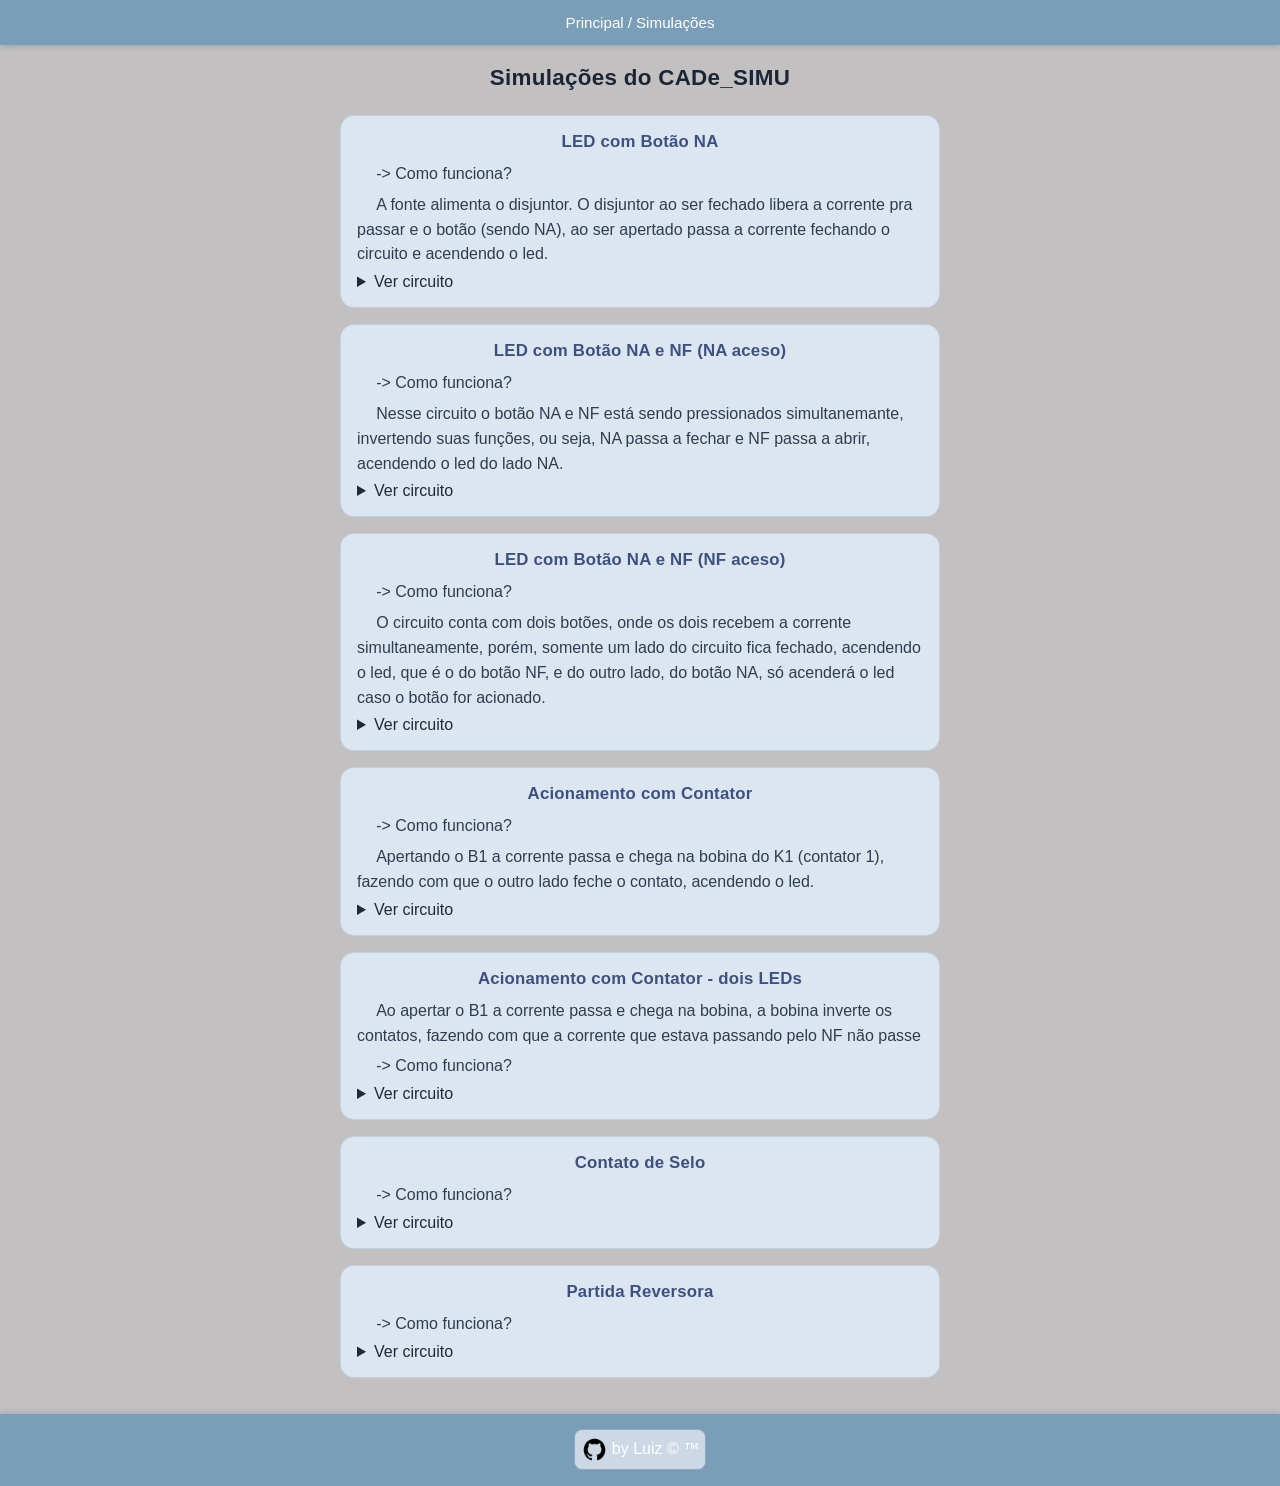
==== commit 21a89d65: "versao onze" ====
--- a/html/cadesimu.html
+++ b/html/cadesimu.html
@@ -49,7 +49,7 @@
         <section>
             <h3>Acionamento com Contator</h3>
             <p>-> Como funciona?</p>
-            <p>A corrente ao passar</p>
+            <p>Apertando o B1 a corrente passa e chega na bobina do K1 (contator 1), fazendo com que o outro lado feche o contato, acendendo o led. </p>
             <details>
                 <summary>Ver circuito</summary>
                 <img src="../img/cadesimu/circuito4.png" alt="Circuito 4">
@@ -58,6 +58,7 @@
 
         <section>
             <h3>Acionamento com Contator - dois LEDs</h3>
+            <p>Ao apertar o B1 a corrente passa e chega na bobina, a bobina inverte os contatos, fazendo com que a corrente que estava passando pelo NF não passe</p>
             <p>-> Como funciona?</p>
             <details>
                 <summary>Ver circuito</summary>
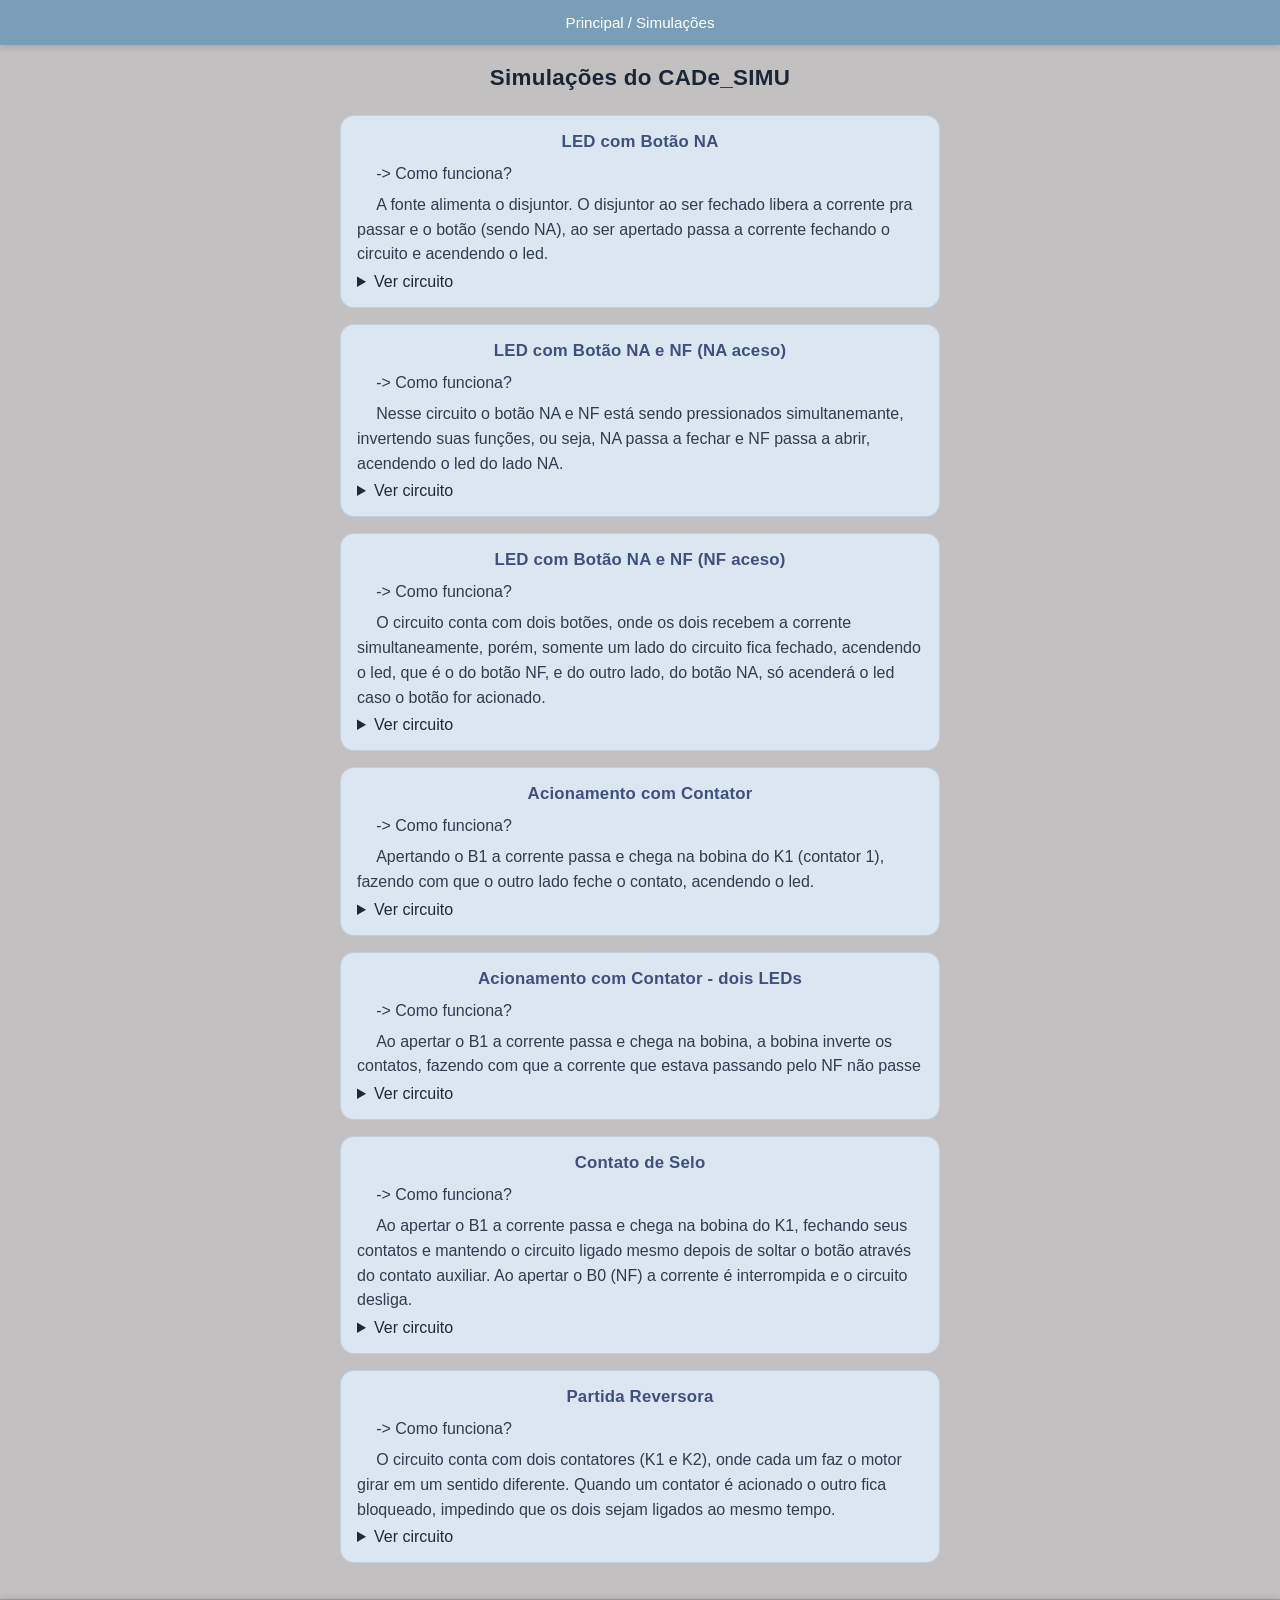
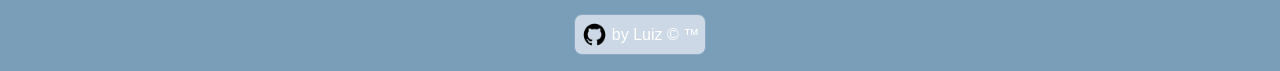
==== commit d405f99d: "versao doze" ====
--- a/html/cadesimu.html
+++ b/html/cadesimu.html
@@ -58,8 +58,8 @@
 
         <section>
             <h3>Acionamento com Contator - dois LEDs</h3>
+            <p>-> Como funciona?</p>
             <p>Ao apertar o B1 a corrente passa e chega na bobina, a bobina inverte os contatos, fazendo com que a corrente que estava passando pelo NF não passe</p>
-            <p>-> Como funciona?</p>
             <details>
                 <summary>Ver circuito</summary>
                 <img src="../img/cadesimu/circuito5.png" alt="Circuito 5">
@@ -69,6 +69,7 @@
         <section>
             <h3>Contato de Selo</h3>
             <p>-> Como funciona?</p>
+            <p>Ao apertar o B1 a corrente passa e chega na bobina do K1, fechando seus contatos e mantendo o circuito ligado mesmo depois de soltar o botão através do contato auxiliar. Ao apertar o B0 (NF) a corrente é interrompida e o circuito desliga.</p>
             <details>
                 <summary>Ver circuito</summary>
                 <img src="../img/cadesimu/circuito6.png" alt="Circuito 6">
@@ -78,6 +79,7 @@
         <section>
             <h3>Partida Reversora</h3>
             <p>-> Como funciona?</p>
+            <p>O circuito conta com dois contatores (K1 e K2), onde cada um faz o motor girar em um sentido diferente. Quando um contator é acionado o outro fica bloqueado, impedindo que os dois sejam ligados ao mesmo tempo.</p>
             <details>
                 <summary>Ver circuito</summary>
                 <img src="../img/cadesimu/circuito7.png" alt="Circuito 7">
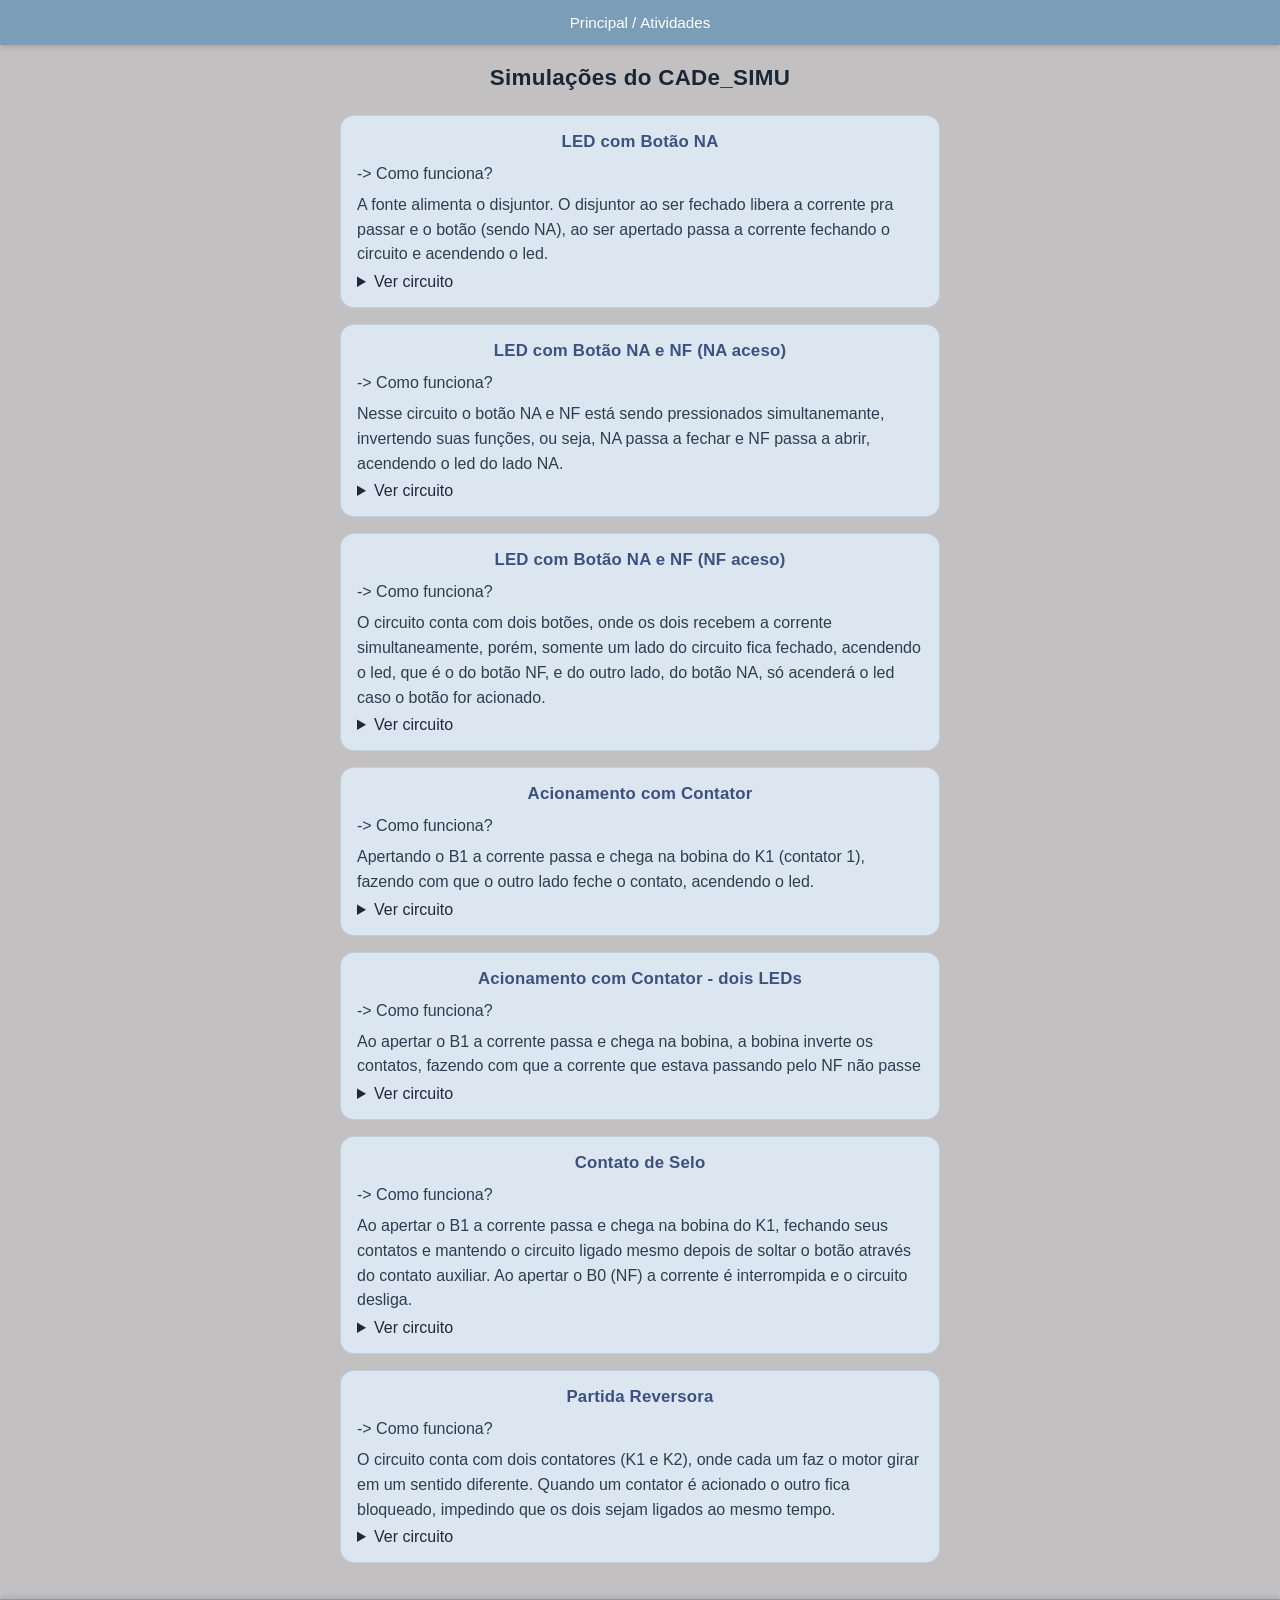
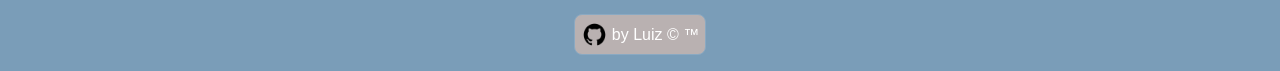
==== commit 67e6e10b: "versao final" ====
--- a/html/cadesimu.html
+++ b/html/cadesimu.html
@@ -10,7 +10,7 @@
     <header>
         <nav>
             <a href="../index.html">Principal</a><span> /</span>
-            <a href="./simulacoes.html">Simulações</a>
+            <a href="./atividades.html">Atividades</a>
         </nav>
     </header>
     <main>
--- a/css/style.css
+++ b/css/style.css
@@ -39,15 +39,6 @@
     flex-direction: column;
 }
 
-.metade{
-    flex: 1;
-    display: flex;
-    justify-content: center;
-    align-items: center;
-    font-size: 2rem;
-    text-decoration: underline white;
-}
-
 footer{
     background-color: #7A9DB8;
     width: 100%;
@@ -119,17 +110,8 @@
 
 section p{
     margin: 6px 0;
-    text-indent: 1.2rem;
     color: #2d3d50;
     line-height: 1.55;
-}
-
-hr{
-    border: none;
-    border-top: 1px solid rgba(255, 255, 255, 0.6);
-    width: 100%;
-    align-self: stretch;
-    margin: 12px 0;
 }
 
 .link{
@@ -141,7 +123,7 @@
 }
 
 .linkgithub{
-    background-color: #E8EDF4be;
+    background-color: #b9b1b1;
     display: inline-flex;
     align-items: center;
     padding: 2px 6px 2px 2px;
@@ -181,6 +163,86 @@
 
 .pag p{
     color: #2d3d50;
-    text-indent: 1.2rem;
     line-height: 1.55;
-}+}
+
+.grade{
+    display: grid;
+    grid-template-columns: repeat(auto-fit, minmax(150px, 1fr));
+    gap: 10px;
+    margin-top: 10px;
+}
+
+.grade .item{
+    background-color: #EAF0F7;
+    border: 1px solid rgba(106, 140, 175, 0.35);
+    border-radius: 10px;
+    padding: 10px 12px;
+    text-align: left;
+}
+
+.grade .item h4{
+    color: #3D5080;
+    font-size: 0.95rem;
+    margin-bottom: 6px;
+}
+
+.grade .item p{
+    font-size: 0.88rem;
+    line-height: 1.45;
+    color: #2d3d50;
+    margin: 0;
+}
+
+.galeria{
+    display: grid;
+    grid-template-columns: repeat(auto-fit, minmax(150px, 1fr));
+    gap: 10px;
+    margin-top: 10px;
+}
+
+.galeria a{
+    display: block;
+}
+
+.galeria img{
+    width: 100%;
+    max-width: none;
+    height: 140px;
+    object-fit: cover;
+    margin: 0;
+    border-radius: 10px;
+    border: 1px solid #6B7D9A;
+    cursor: pointer;
+    transition: transform 0.25s ease;
+}
+
+.galeria img:hover{
+    transform: scale(1.03);
+}
+
+.video-item{
+    margin-bottom: 16px;
+}
+
+.video-item:last-child{
+    margin-bottom: 0;
+}
+
+.video-item p{
+    text-align: center;
+    font-weight: bold;
+    color: #3D5080;
+    margin-bottom: 8px;
+}
+
+section video{
+    display: block;
+    width: 100%;
+    max-width: 480px;
+    margin: 0 auto;
+    border-radius: 10px;
+    border: 1px solid #6B7D9A;
+    background-color: #000;
+}
+
